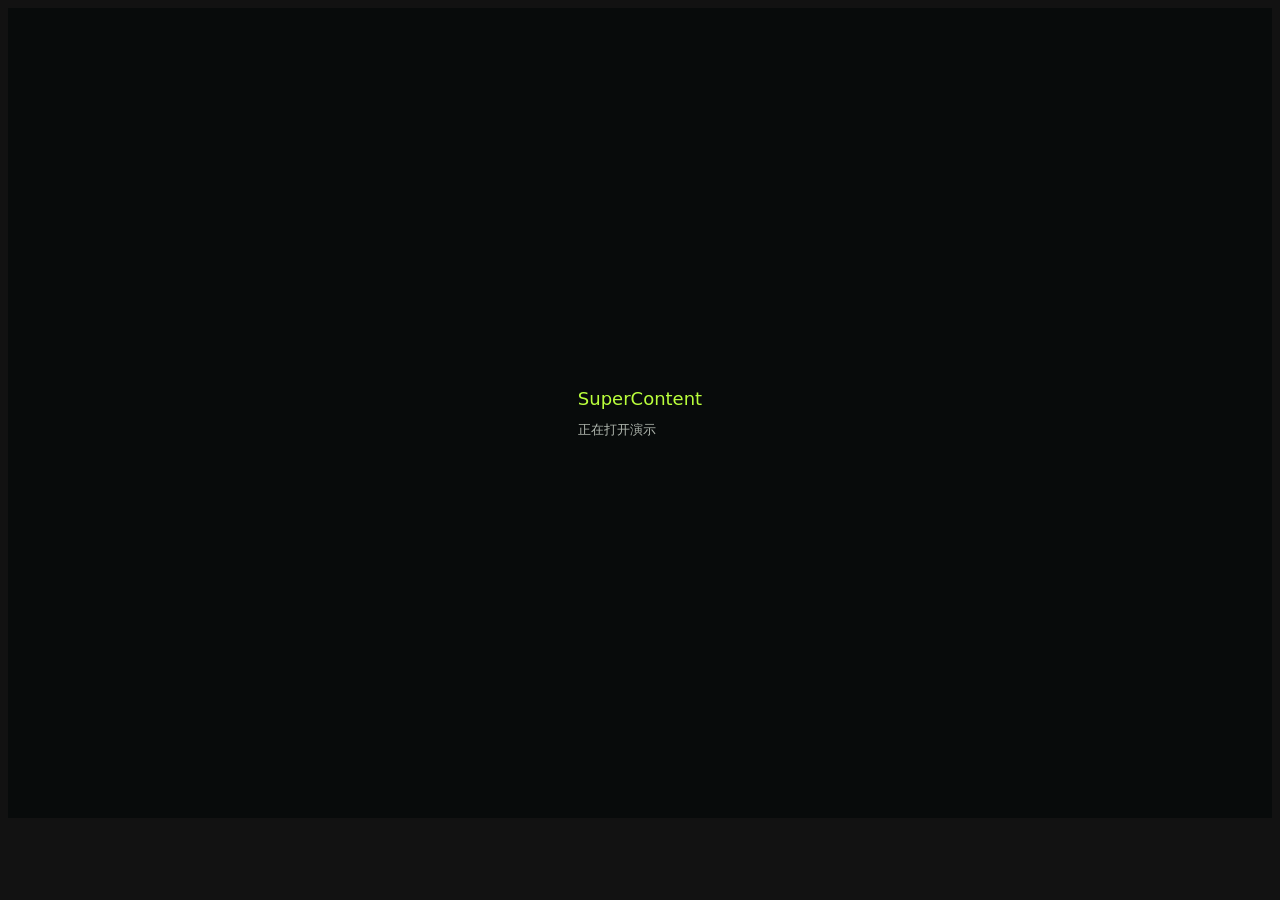
==== index.html @ 3886b5d8 "Publish unchanged BP motion deck with Pages resource paths" ====
<!doctype html>
<html lang="zh-CN"><head><meta charset="utf-8"><meta name="viewport" content="width=device-width,initial-scale=1,viewport-fit=cover"><meta name="theme-color" content="#080b0b"><meta name="color-scheme" content="dark"><title>AI-Native 内容工厂 BP｜SuperContent 动态 Deck</title><meta name="description" content="特赞 SuperContent AI原生内容工厂商业计划书动态演示：服务场景、工作流、经营目标、报价与合作启动。"><link rel="icon" href="/tezign-bp-motion-deck/assets/favicon.svg" type="image/svg+xml"><link rel="preload" href="/tezign-bp-motion-deck/assets/hero-bp-mobile.webp" as="image" media="(max-width:760px)"><link rel="stylesheet" href="/tezign-bp-motion-deck/deck.css?v=2"><script src="/tezign-bp-motion-deck/deck.js?v=2" defer></script></head><body data-deck="bp"><div id="deck-root"><div style="min-height:90svh;display:grid;place-content:center;color:#baff3c;background:#080b0b;font:18px system-ui">SuperContent<span style="font-size:13px;color:#b1b8b0;margin-top:12px">正在打开演示</span></div></div><noscript>请启用 JavaScript 查看动态演示，也可访问 <a href="https://tezign.feishu.cn/slides/Fk4GsaRndl1b3Hdo1l9ciqN6nod">原飞书演示稿</a>。</noscript></body></html>
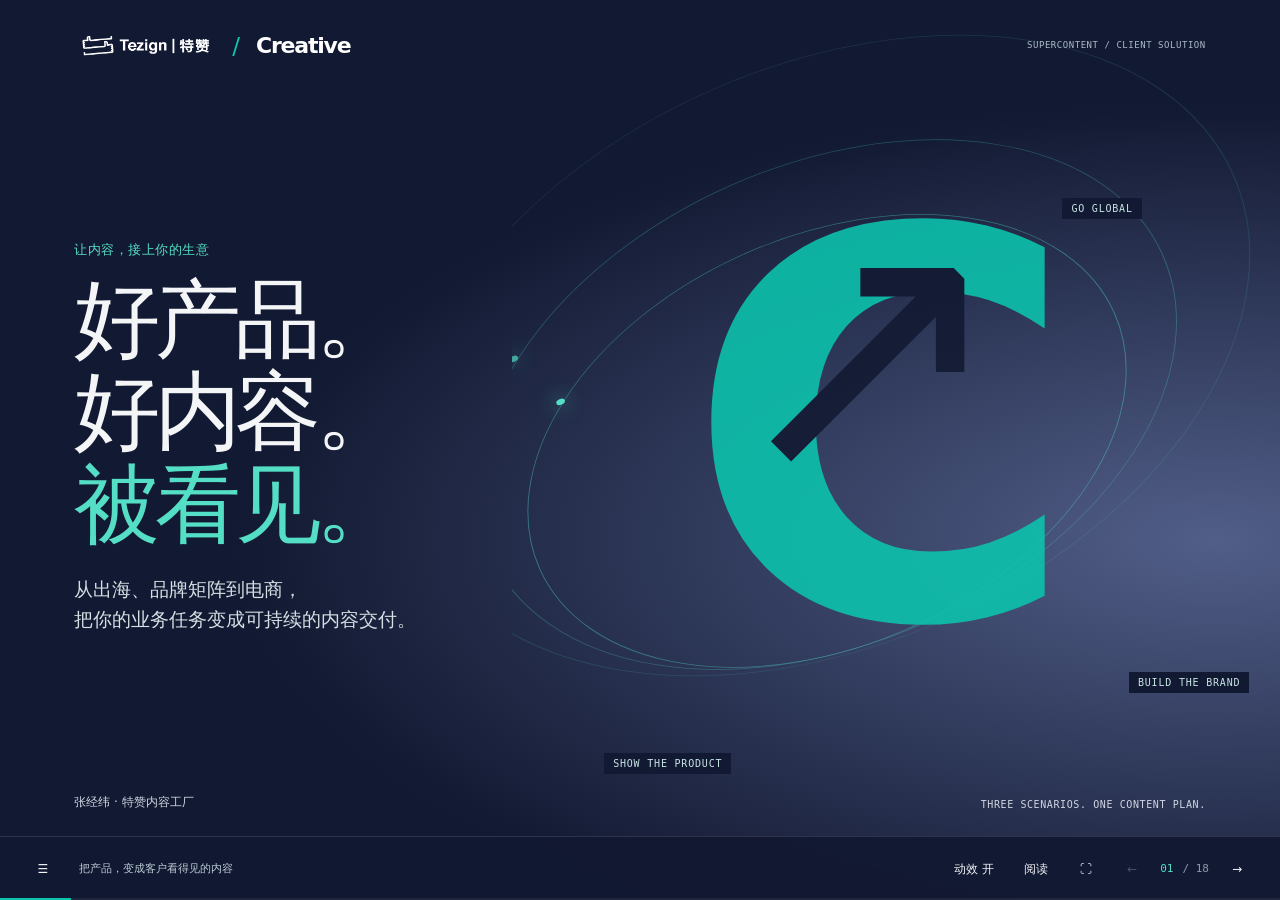
==== commit 5aa4aa13: "Publish 18-page SuperContent client acquisition solution with Creative brand identity" ====
--- a/index.html
+++ b/index.html
@@ -1,2 +1,129 @@
 <!doctype html>
-<html lang="zh-CN"><head><meta charset="utf-8"><meta name="viewport" content="width=device-width,initial-scale=1,viewport-fit=cover"><meta name="theme-color" content="#080b0b"><meta name="color-scheme" content="dark"><title>AI-Native 内容工厂 BP｜SuperContent 动态 Deck</title><meta name="description" content="特赞 SuperContent AI原生内容工厂商业计划书动态演示：服务场景、工作流、经营目标、报价与合作启动。"><link rel="icon" href="/tezign-bp-motion-deck/assets/favicon.svg" type="image/svg+xml"><link rel="preload" href="/tezign-bp-motion-deck/assets/hero-bp-mobile.webp" as="image" media="(max-width:760px)"><link rel="stylesheet" href="/tezign-bp-motion-deck/deck.css?v=2"><script src="/tezign-bp-motion-deck/deck.js?v=2" defer></script></head><body data-deck="bp"><div id="deck-root"><div style="min-height:90svh;display:grid;place-content:center;color:#baff3c;background:#080b0b;font:18px system-ui">SuperContent<span style="font-size:13px;color:#b1b8b0;margin-top:12px">正在打开演示</span></div></div><noscript>请启用 JavaScript 查看动态演示，也可访问 <a href="https://tezign.feishu.cn/slides/Fk4GsaRndl1b3Hdo1l9ciqN6nod">原飞书演示稿</a>。</noscript></body></html>+<html lang="zh-CN">
+<head>
+  <meta charset="utf-8"><meta name="viewport" content="width=device-width, initial-scale=1, viewport-fit=cover">
+  <meta name="theme-color" content="#121932"><meta name="description" content="特赞 SuperContent 对外触客方案：海外出海内容、国内内容矩阵、电商内容，围绕行业需求组织内容交付。">
+  <title>特赞 Creative × SuperContent · 内容触客方案</title>
+  <link rel="icon" href="./assets/favicon.svg" type="image/svg+xml"><link rel="stylesheet" href="./deck.css"><script src="./deck.js" defer></script>
+</head>
+<body>
+  <a class="skip-link" href="#slide-1">进入方案内容</a>
+  <main id="deck" aria-label="SuperContent 内容触客方案，共18页">
+    <section id="slide-1" class="slide cover dark active" data-title="把产品，变成客户看得见的内容" aria-label="第1页">
+      <header class="brandline"><span class="brand-lockup"><img class="brand-logo" src="./assets/tezign-white.png" alt="Tezign 特赞"><span class="brand-slash">/</span><span class="creative-wordmark">Creative</span></span><span class="mono">SUPERCONTENT / CLIENT SOLUTION</span></header>
+      <div class="cover-art" aria-hidden="true"><div class="orbit orbit-one"></div><div class="orbit orbit-two"></div><div class="orbit orbit-three"></div><div class="creative-glyph">C<span>↗</span></div><span class="art-label label-world">GO GLOBAL</span><span class="art-label label-brand">BUILD THE BRAND</span><span class="art-label label-product">SHOW THE PRODUCT</span></div>
+      <div class="cover-copy"><p class="eyebrow">让内容，接上你的生意</p><h1>好产品。<br>好内容。<br><span class="accent">被看见。</span></h1><p class="cover-sub">从出海、品牌矩阵到电商，<br>把你的业务任务变成可持续的内容交付。</p></div>
+      <footer class="cover-footer"><span>张经纬 · 特赞内容工厂</span><span class="mono">THREE SCENARIOS. ONE CONTENT PLAN.</span></footer>
+    </section>
+
+    <section id="slide-2" class="slide light" data-title="三个场景，组合成一条内容链路" aria-label="第2页" inert>
+      <header class="brandline"><span class="brand-lockup"><img class="brand-logo" src="./assets/tezign-white.png" alt="Tezign 特赞"><span class="brand-slash">/</span><span class="creative-wordmark">Creative</span></span><span class="mono">01 / THE CONTENT SYSTEM</span></header>
+      <div class="slide-heading"><p class="eyebrow">同一品牌，用内容回答三个业务问题</p><h2>走进新市场。持续被认识。<br><span class="accent">把产品讲清楚。</span></h2></div>
+      <div class="scenario-strip"><article><span class="scenario-number">01</span><h3>海外出海内容</h3><p class="scenario-question">新国家的消费者，<br>为什么需要我？</p><div class="scenario-tags"><span>市场表达</span><span>本地化版本</span></div><p>交付：场景脚本、成片、国别与语种版本。</p></article><article><span class="scenario-number">02</span><h3>国内内容矩阵</h3><p class="scenario-question">品牌自己的账号，<br>下一周发什么？</p><div class="scenario-tags"><span>栏目规划</span><span>持续供给</span></div><p>交付：内容排期、栏目素材、平台适配版本。</p></article><article><span class="scenario-number">03</span><h3>电商内容</h3><p class="scenario-question">消费者看商品时，<br>还有什么没理解？</p><div class="scenario-tags"><span>卖点证明</span><span>商品素材</span></div><p>交付：演示短片、详情素材、商品卡与活动版本。</p></article></div>
+      <p class="takeaway">共用品牌事实与产品素材，按市场、渠道和购买问题组织版本。</p>
+    </section>
+
+    <section id="slide-3" class="slide dark path-slide" data-title="从经营节点，找到第一个合作机会" aria-label="第3页" inert>
+      <header class="brandline"><span class="brand-lockup"><img class="brand-logo" src="./assets/tezign-white.png" alt="Tezign 特赞"><span class="brand-slash">/</span><span class="creative-wordmark">Creative</span></span><span class="mono">02 / HOW WE REACH CLIENTS</span></header>
+      <div class="slide-heading"><p class="eyebrow">我们的触客动作</p><h2>先找到一个具体任务，<br>再把<span class="accent">第一轮合作</span>做具体。</h2></div>
+      <div class="reach-path"><article><span>01</span><h3>业务交流</h3><p>大会 / 业务交流<br>行业样片与具体问题</p><small>找到品牌与业务负责人</small></article><article><span>02</span><h3>一个真实任务</h3><p>上新 / 出海<br>大促 / 门店活动</p><small>说明能解决哪一项缺口</small></article><article><span>03</span><h3>行业 Brief</h3><p>对齐表达、渠道<br>与验收标准</p><small>确认资料与首轮范围</small></article><article><span>04</span><h3>付费小项目</h3><p>一品牌 / 一产品<br>一渠道启动</p><small>数量、周期、价格写进 SOW</small></article><article><span>05</span><h3>月度计划</h3><p>按反馈追加内容<br>进入下一经营节点</p><small>客户确认后扩展</small></article></div>
+      <div class="entry-note"><span class="entry-marker">↗</span><p><b>每次触达带三样东西：</b>相关作品、产品问题、第一轮交付建议。</p></div>
+      <p class="footnote">合作路径为服务建议；不承诺免费试作、固定获客量或成交结果。</p>
+    </section>
+
+<section id="slide-4" class="slide light industry-overview" data-title="六个行业，沿着真实经营任务进入" aria-label="第4页" inert>
+<header class="brandline"><span class="brand-lockup"><img class="brand-logo" src="./assets/tezign-white.png" alt="Tezign 特赞"><span class="brand-slash">/</span><span class="creative-wordmark">Creative</span></span><span class="mono">03 / SIX INDUSTRY ENTRIES</span></header>
+<div class="slide-heading"><p class="eyebrow">行业方案 · 根据客户任务组合场景</p><h2>找到你的行业，<br>也找到<span class="accent">第一轮内容切口。</span></h2></div><div class="industry-index"><article><span>01</span><h3>家电 · 家居</h3><p>生活问题 → 功能场景</p></article><article><span>02</span><h3>3C · 数码</h3><p>新品功能 → 直观演示</p></article><article><span>03</span><h3>美妆 · 个护</h3><p>使用疑问 → 步骤与细节</p></article><article><span>04</span><h3>服饰 · 运动</h3><p>季节上新 → 穿搭与场景</p></article><article><span>05</span><h3>食品 · 饮料</h3><p>消费节点 → 食用与饮用场景</p></article><article><span>06</span><h3>汽车 · 门店</h3><p>车型与活动 → 到店与预约</p></article></div><p class="takeaway">从行业样片与一个真实任务进入，把内容需求变成可报价、可验收的项目。</p><p class="footnote">行业覆盖为可讨论的服务方向，实际范围依据客户资料、素材授权与项目确认。</p>
+</section>
+
+    <section id="slide-5" class="slide light" data-title="海外：先把一个市场讲明白" aria-label="第5页" inert>
+      <header class="brandline"><span class="brand-lockup"><img class="brand-logo" src="./assets/tezign-white.png" alt="Tezign 特赞"><span class="brand-slash">/</span><span class="creative-wordmark">Creative</span></span><span class="mono">04 / GO GLOBAL</span></header>
+      <div class="slide-heading"><p class="eyebrow">场景一 · 海外出海内容</p><h2>换一种语言之前，<br>先换成<span class="accent">当地人的使用场景。</span></h2></div>
+      <div class="method-layout"><div class="editorial-statement"><span class="large-index">01</span><p>从一个国家、一个产品、<br>一个渠道开始验证。</p><div class="market-route" aria-hidden="true"><i></i><span>PRODUCT</span><b>↗</b><span>LOCAL SCENE</span><b>↗</b><span>CONTENT</span></div></div><div class="method-lines"><article><span>输入</span><div><h3>产品事实与市场任务</h3><p>品牌规范、产品卖点、授权素材、目标国家与渠道。</p></div></article><article><span>制作</span><div><h3>场景、开场与语种版本</h3><p>组织脚本、AI 制作与编辑，本地表达经客户或指定审核方确认。</p></div></article><article><span>交付</span><div><h3>成片 + 国别版本目录</h3><p>交付目标规格、语种与文件命名，并记录质量检查和版本差异。</p></div></article><article><span>迭代</span><div><h3>按授权数据，确定下一批</h3><p>先在单一市场验证，再逐步扩展国家、渠道和场景。</p></div></article></div></div>
+      <p class="footnote">账号发布、投放和媒体预算按项目单独约定；内容制作不等于自动承担当地运营。</p>
+    </section>
+
+    <section id="slide-6" class="slide light" data-title="国内：让品牌自己的账号持续有内容" aria-label="第6页" inert>
+      <header class="brandline"><span class="brand-lockup"><img class="brand-logo" src="./assets/tezign-white.png" alt="Tezign 特赞"><span class="brand-slash">/</span><span class="creative-wordmark">Creative</span></span><span class="mono">05 / BRAND CONTENT MATRIX</span></header>
+      <div class="slide-heading"><p class="eyebrow">场景二 · 国内内容矩阵</p><h2>一套内容主线，<br>持续回答<span class="accent">品牌用户的问题。</span></h2></div>
+      <div class="matrix-layout"><div class="content-spine"><span class="mono">ONE BRAND STORY</span><h3>产品事实<br>× 用户问题<br>× 经营节点</h3><p>品牌自有账号的内容计划</p></div><div class="platform-lines"><article><span class="platform-mark">RED</span><div><h3>小红书</h3><p>使用情境、经验说明、产品细节与选择问题。</p></div><b>图文 / 竖版短片</b></article><article><span class="platform-mark">DOU</span><div><h3>抖音</h3><p>开场演示、场景变化、产品功能与活动节点。</p></div><b>竖版短片 / 版本迭代</b></article><article><span class="platform-mark">WX</span><div><h3>视频号</h3><p>品牌解释、服务信息、产品讲解与门店内容。</p></div><b>短片 / 讲解 / 活动素材</b></article></div></div>
+      <p class="takeaway">交付栏目规划、脚本、素材批次和平台版本；客户确认内容并组织账号发布。</p><p class="footnote">围绕品牌自有账号提供内容服务；发布、账号运营与投放分别约定。</p>
+    </section>
+
+    <section id="slide-7" class="slide light ecommerce-slide" data-title="电商：让商品页面，多一份看得见的说明" aria-label="第7页" inert>
+      <header class="brandline"><span class="brand-lockup"><img class="brand-logo" src="./assets/tezign-white.png" alt="Tezign 特赞"><span class="brand-slash">/</span><span class="creative-wordmark">Creative</span></span><span class="mono">06 / ECOMMERCE CONTENT</span></header>
+      <div class="slide-heading"><p class="eyebrow">场景三 · 电商内容</p><h2>把“为什么买”，<br>做成<span class="accent">看得见的产品说明。</span></h2></div>
+      <div class="ecommerce-layout"><figure class="product-proof"><img src="./assets/ecommerce-proof.webp" alt="既有配件作品中的手机与电源配件直观演示" loading="lazy"><figcaption class="mono">PRODUCT BENEFIT / VISIBLE PROOF</figcaption></figure><div class="ecommerce-deliverables"><article><span>01</span><div><h3>卖点演示</h3><p>把功能、步骤、差异与适用条件呈现清楚。</p></div></article><article><span>02</span><div><h3>详情短片</h3><p>围绕购买问题组织结构，适配商品页面。</p></div></article><article><span>03</span><div><h3>商品卡 · 活动素材</h3><p>按上新和大促节点制作画面、比例与版本。</p></div></article><article><span>04</span><div><h3>授权店铺交接</h3><p>交付客户指定平台规格、文件目录和使用说明。</p></div></article></div></div>
+      <p class="footnote">画面来自既有作品；店铺发布、媒体投放与经营结果由项目约定，不承诺销量或转化增幅。</p>
+    </section>
+
+<section id="slide-8" class="slide light sector-slide appliance-sector" data-title="家电家居：把功能，放回真实生活" aria-label="第8页" inert>
+<header class="brandline"><span class="brand-lockup"><img class="brand-logo" src="./assets/tezign-white.png" alt="Tezign 特赞"><span class="brand-slash">/</span><span class="creative-wordmark">Creative</span></span><span class="mono">07 / APPLIANCES · HOME</span></header>
+<div class="slide-heading"><p class="eyebrow">行业方案 · 家电 · 家居</p><h2>让人看懂，<br><span class="accent">它怎样改善生活。</span></h2></div><div class="industry-entry"><p><b>触达对象</b>品牌 / 电商 / 出海 / 区域营销负责人</p><p><b>进入节点</b>新品上市、季节需求、装修季与大促</p></div><div class="industry-scenarios"><article><span class="scenario-label">海外出海</span><h3>当地家庭怎么用？</h3><p>当地生活场景、功能演示、安装使用说明与国别语种版本。</p><small>从一个市场与一种使用场景验证。</small></article><article><span class="scenario-label">国内矩阵</span><h3>品牌账号持续讲什么？</h3><p>功能栏目、生活问题、清洁与使用 FAQ、上新节点内容。</p><small>小红书 / 抖音 / 视频号适配版本。</small></article><article><span class="scenario-label">电商内容</span><h3>买之前还要看懂什么？</h3><p>空间适配、操作步骤、功能展示、详情与活动规格素材。</p><small>产品性能与比较信息由客户确认。</small></article></div><p class="footnote">本页为行业方案示意，非新增客户案例或效果承诺。</p>
+</section>
+
+<section id="slide-9" class="slide dark sector-slide tech-sector" data-title="3C数码：新品功能，让用户一眼看懂" aria-label="第9页" inert>
+<header class="brandline"><span class="brand-lockup"><img class="brand-logo" src="./assets/tezign-white.png" alt="Tezign 特赞"><span class="brand-slash">/</span><span class="creative-wordmark">Creative</span></span><span class="mono">08 / 3C · CONSUMER ELECTRONICS</span></header>
+<div class="slide-heading"><p class="eyebrow">行业方案 · 3C · 数码</p><h2>让新品功能，<br><span class="accent">一眼看懂。</span></h2></div><div class="industry-entry"><p><b>触达对象</b>品牌 / 产品营销 / 电商 / 海外营销负责人</p><p><b>进入节点</b>新品发布、新功能更新、区域上市与商品页更新</p></div><div class="industry-scenarios"><article><span class="scenario-label">海外出海</span><h3>场景为什么值得换？</h3><p>手机与硬件的场景短片、功能表达、本地化混剪与语种版本。</p><small>围绕目标市场的实际使用情境。</small></article><article><span class="scenario-label">国内矩阵</span><h3>使用问题怎么持续回答？</h3><p>操作步骤、功能技巧、配件兼容说明与产品 FAQ 栏目。</p><small>客户审核参数与兼容性信息。</small></article><article><span class="scenario-label">电商内容</span><h3>差异在哪里，怎样操作？</h3><p>卖点演示、安装步骤、配件细节、商品详情与活动素材。</p><small>比较主张需有依据和明确条件。</small></article></div><p class="footnote">本页为行业方案示意；后页提供既有手机本地化作品作为制作表达参考。</p>
+</section>
+
+<section id="slide-10" class="slide light sector-slide beauty-sector" data-title="美妆个护：把质地与步骤，做成可见细节" aria-label="第10页" inert>
+<header class="brandline"><span class="brand-lockup"><img class="brand-logo" src="./assets/tezign-white.png" alt="Tezign 特赞"><span class="brand-slash">/</span><span class="creative-wordmark">Creative</span></span><span class="mono">09 / BEAUTY · PERSONAL CARE</span></header>
+<div class="slide-heading"><p class="eyebrow">行业方案 · 美妆 · 个护</p><h2>把质地与步骤，<br>做成<span class="accent">看得见的细节。</span></h2></div><div class="industry-entry"><p><b>触达对象</b>品牌 / 内容 / 电商 / 区域营销负责人</p><p><b>进入节点</b>新品新色、季节使用需求、商品页与活动更新</p></div><div class="industry-scenarios"><article><span class="scenario-label">海外出海</span><h3>当地用户怎样选和用？</h3><p>使用场景、产品步骤、语言与区域表达适配素材。</p><small>客户或指定本地审核方确认表达。</small></article><article><span class="scenario-label">国内矩阵</span><h3>哪些使用问题需要讲清？</h3><p>使用顺序、质地演示、选购 FAQ 与季节栏目内容。</p><small>围绕品牌自有账号连续供给。</small></article><article><span class="scenario-label">电商内容</span><h3>商品页面还缺什么说明？</h3><p>细节展示、使用演示、商品规格与活动版本。</p><small>不虚构功效、前后效果或检测结果。</small></article></div><p class="footnote">本页为行业方案示意；功效、适用条件与比较信息由客户提供依据并审核。</p>
+</section>
+
+<section id="slide-11" class="slide dark sector-slide sport-sector" data-title="服饰运动：让产品细节，进入真实场景" aria-label="第11页" inert>
+<header class="brandline"><span class="brand-lockup"><img class="brand-logo" src="./assets/tezign-white.png" alt="Tezign 特赞"><span class="brand-slash">/</span><span class="creative-wordmark">Creative</span></span><span class="mono">10 / FASHION · SPORT</span></header>
+<div class="slide-heading"><p class="eyebrow">行业方案 · 服饰 · 运动</p><h2>从产品细节，<br>走到<span class="accent">真实使用场景。</span></h2></div><div class="industry-entry"><p><b>触达对象</b>品牌 / 内容 / 电商 / 出海营销负责人</p><p><b>进入节点</b>季节上新、新系列、运动节点与区域上市</p></div><div class="industry-scenarios"><article><span class="scenario-label">海外出海</span><h3>新市场穿什么，怎么用？</h3><p>季节搭配、户外与运动场景、区域表达和语种版本。</p><small>按市场、季节与产品条件策划。</small></article><article><span class="scenario-label">国内矩阵</span><h3>下一周怎么形成系列？</h3><p>穿搭主题、面料细节、运动使用场景与系列栏目。</p><small>确认素材人物、肖像与品牌授权。</small></article><article><span class="scenario-label">电商内容</span><h3>怎样看懂面料与搭配？</h3><p>商品细节、结构演示、组合搭配、详情与活动素材。</p><small>性能主张需依据，不代替真实测量。</small></article></div><p class="footnote">本页为行业方案示意；授权素材与 AI 制作的具体方式按项目确认。</p>
+</section>
+
+<section id="slide-12" class="slide light sector-slide food-sector" data-title="食品饮料：从消费节点，找到产品时刻" aria-label="第12页" inert>
+<header class="brandline"><span class="brand-lockup"><img class="brand-logo" src="./assets/tezign-white.png" alt="Tezign 特赞"><span class="brand-slash">/</span><span class="creative-wordmark">Creative</span></span><span class="mono">11 / FOOD · BEVERAGE</span></header>
+<div class="slide-heading"><p class="eyebrow">行业方案 · 食品 · 饮料</p><h2>找到消费者的<br><span class="accent">产品时刻。</span></h2></div><div class="industry-entry"><p><b>触达对象</b>品牌 / 电商 / 内容 / 区域营销负责人</p><p><b>进入节点</b>新品、节日礼赠、饮用食用场景与大促</p></div><div class="industry-scenarios"><article><span class="scenario-label">海外出海</span><h3>新市场怎么介绍产品？</h3><p>包装规格、食用与饮用场景、语言和区域表达素材。</p><small>核对当地表述与产品信息。</small></article><article><span class="scenario-label">国内矩阵</span><h3>品牌如何进入日常？</h3><p>用餐场景、饮用时刻、产品介绍、节日与系列素材。</p><small>围绕经营排期形成持续内容。</small></article><article><span class="scenario-label">电商内容</span><h3>如何理解规格与用途？</h3><p>包装与组合说明、食用方式、礼盒与活动规格素材。</p><small>配料、营养与适用信息由客户审核。</small></article></div><p class="footnote">本页为行业方案示意；不虚构口味评价、营养功效或消费者背书。</p>
+</section>
+
+    <section id="slide-13" class="slide dark automotive-slide" data-title="汽车门店：从看懂车型，到知道如何预约" aria-label="第13页" inert>
+      <header class="brandline"><span class="brand-lockup"><img class="brand-logo" src="./assets/tezign-white.png" alt="Tezign 特赞"><span class="brand-slash">/</span><span class="creative-wordmark">Creative</span></span><span class="mono">12 / AUTOMOTIVE RETAIL</span></header>
+      <div class="slide-heading"><p class="eyebrow">汽车门店行业示意 · 非指定品牌案例</p><h2>把车和门店，<br><span class="accent">讲到用户预约之前。</span></h2></div>
+      <div class="industry-entry"><p><b>触达对象</b>品牌 / 区域营销 / 经销商 / 门店负责人</p><p><b>进入节点</b>车型上新、门店活动、服务更新</p></div><div class="automotive-layout"><div class="showroom-art" aria-hidden="true"><svg viewBox="0 0 640 340" role="presentation"><defs><linearGradient id="carGlow"><stop stop-color="currentColor" stop-opacity=".14"/><stop offset="1" stop-color="currentColor" stop-opacity="0"/></linearGradient></defs><path class="showroom-frame" d="M40 266V57H604V266M53 65H594M244 57V263M424 57V263M32 269H614"/><path class="car-ground" d="M48 285H596"/><path class="car-silhouette" d="M107 228l23-37 53-13 50-58h159l73 58 61 17 21 32-14 27H106z" fill="url(#carGlow)"/><path class="car-silhouette" d="M192 178h273M208 172l37-40h60v40m12 0v-40h64l52 40M117 209h37m338 0h42M202 227h232"/><circle class="car-wheel" cx="175" cy="245" r="29"/><circle class="car-wheel" cx="466" cy="245" r="29"/><circle class="car-wheel-inner" cx="175" cy="245" r="13"/><circle class="car-wheel-inner" cx="466" cy="245" r="13"/><path class="brand-sign" d="M271 85h126"/></svg><span class="showroom-caption mono">MODEL → SHOWROOM → SERVICE → BOOKING</span></div><div class="automotive-lines"><article><span>01</span><div><h3>车型卖点</h3><p>用空间、功能与使用动作，说明车型适合谁。</p></div></article><article><span>02</span><div><h3>门店场景</h3><p>展示位置、展厅、服务流程与活动信息。</p></div></article><article><span>03</span><div><h3>服务 FAQ</h3><p>回答试驾、到店准备和服务相关问题。</p></div></article><article><span>04</span><div><h3>预约承接</h3><p>素材指向客户提供的真实预约入口。</p></div></article></div></div>
+      <p class="footnote">交付车型与服务说明短片、门店 FAQ、预约引导素材；品牌视觉、车型信息与预约入口由客户确认。</p>
+    </section>
+
+<section id="slide-14" class="slide dark work-slide" data-title="真实消费电子作品：手机本地化混剪" aria-label="第14页" inert>
+<header class="brandline"><span class="brand-lockup"><img class="brand-logo" src="./assets/tezign-white.png" alt="Tezign 特赞"><span class="brand-slash">/</span><span class="creative-wordmark">Creative</span></span><span class="mono">13 / CONSUMER ELECTRONICS · REAL WORK</span></header>
+<div class="slide-heading"><p class="eyebrow">既有作品 · 手机本地化混剪</p><h2>让产品，<br>进入<span class="accent">当地的生活画面。</span></h2></div><div class="work-layout"><div class="work-notes"><p class="mono">REAL FILM / LOCALIZED EDIT</p><h3>用实际作品，<br>开始具体沟通。</h3><p>我们和客户一起讨论：<br>什么场景适合产品？<br>什么卖点需要更清晰？<br>第一轮要验证什么表达？</p><div class="work-purpose"><span>表达参考</span><span>场景讨论</span><span>版本方向</span></div></div><figure class="work-media"><video id="consumer-film" controls playsinline preload="none" poster="./assets/consumer-electronics.jpg" aria-label="既有手机本地化混剪完整作品"><source src="./assets/consumer-electronics.mp4" type="video/mp4">浏览器无法直接播放。<a href="./assets/consumer-electronics.mp4">打开完整视频</a>。</video><figcaption>手机本地化混剪 · 点击播放完整作品</figcaption></figure></div><p class="footnote">复用既有大会作品资源；展示制作表达，不附加未核验的商业效果、交付量或客户评价。</p>
+</section>
+
+    <section id="slide-15" class="slide dark evidence-slide" data-title="海外内容供给，已有真实项目证据" aria-label="第15页" inert>
+      <header class="brandline"><span class="brand-lockup"><img class="brand-logo" src="./assets/tezign-white.png" alt="Tezign 特赞"><span class="brand-slash">/</span><span class="creative-wordmark">Creative</span></span><span class="mono">14 / PROJECT EVIDENCE</span></header>
+      <div class="slide-heading"><p class="eyebrow">某全球家电品牌 · 东盟六国国际赛事项目</p><h2>多国内容供给，<br>已在<span class="accent">真实项目</span>里展开。</h2></div>
+      <div class="evidence-layout"><div class="evidence-numbers"><div class="hero-metric"><strong>3,257.3<span>万</span></strong><p>项目累计曝光</p></div><div class="metric-pair"><div><strong>1,565</strong><p>条分发记录</p></div><div><strong>15.8<span>万</span></strong><p>累计互动</p></div></div><div class="signal-bars" aria-hidden="true"></div></div><figure class="evidence-media"><img src="./assets/overseas-scene.webp" alt="既有海外家电作品中的家庭使用场景" loading="lazy"><figcaption><span class="mono">6 MARKETS / LOCAL CONTENT</span><p>从生活场景进入，<br>把产品功能交到画面里。</p></figcaption></figure></div>
+      <p class="footnote">截至 2026.08.17，历史项目统计，含自然与投流；分发记录不等于独立母片数量。画面来自既有作品，项目总量不归因于当前单一画面；历史结果不构成新项目效果保证。</p>
+    </section>
+
+    <section id="slide-16" class="slide light delivery-slide" data-title="每一批交付，客户都能检查和接手" aria-label="第16页" inert>
+      <header class="brandline"><span class="brand-lockup"><img class="brand-logo" src="./assets/tezign-white.png" alt="Tezign 特赞"><span class="brand-slash">/</span><span class="creative-wordmark">Creative</span></span><span class="mono">15 / WHAT YOU RECEIVE</span></header>
+      <div class="slide-heading"><p class="eyebrow">内容交付的可见过程</p><h2>每一步有产物，<br>每一批<span class="accent">能检查、能接手。</span></h2></div>
+      <div class="delivery-rail"><article><span class="rail-dot">01</span><h3>脚本 · 样片</h3><p>讲什么、怎么讲、<br>目标规格是什么。</p><small>产物：方向与示例</small></article><article><span class="rail-dot">02</span><h3>客户审核</h3><p>品牌、产品事实、<br>表达与授权确认。</p><small>产物：获批版本</small></article><article><span class="rail-dot">03</span><h3>批次版本</h3><p>按场景、语种、平台<br>和比例组织成片。</p><small>产物：版本文件</small></article><article><span class="rail-dot">04</span><h3>QC · 目录</h3><p>画音、字幕与规格<br>逐项检查、归档。</p><small>产物：检查与目录</small></article><article><span class="rail-dot">05</span><h3>反馈 · 下一批</h3><p>按客户授权数据<br>组织下一轮制作。</p><small>产物：迭代清单</small></article></div>
+      <div class="handoff-roles"><p><b>客户确认</b>品牌事实、素材授权、脚本方向、发布与验收。</p><p><b>我们负责</b>策划与制作、版本适配、质量检查、目录交接和迭代建议。</p></div><div class="file-receipt"><span class="mono">DELIVERY / VERSION 01</span><span>成片</span><span>语种 / 平台版本</span><span>文件目录</span><span>QC 记录</span><span>使用说明</span></div>
+      <p class="footnote">交付格式、审核轮次、验收标准、授权范围与反馈数据口径，按双方确认的 SOW 执行。</p>
+    </section>
+
+    <section id="slide-17" class="slide dark pilot-slide" data-title="先做一轮付费小项目，再决定怎么扩展" aria-label="第17页" inert>
+      <header class="brandline"><span class="brand-lockup"><img class="brand-logo" src="./assets/tezign-white.png" alt="Tezign 特赞"><span class="brand-slash">/</span><span class="creative-wordmark">Creative</span></span><span class="mono">16 / START WITH ONE PROJECT</span></header>
+      <div class="slide-heading"><p class="eyebrow">第一次合作的入口</p><h2>一个品牌。一个产品。<br><span class="accent">一个明确的内容任务。</span></h2></div>
+      <div class="pilot-layout"><div class="pilot-count"><span class="mono">START HERE</span><strong>1</strong><p>轮付费小项目</p></div><div class="pilot-steps"><article><span>01</span><div><h3>选任务</h3><p>出海上市、品牌栏目或商品素材，先选最急的一项。</p></div></article><article><span>02</span><div><h3>定范围</h3><p>明确渠道、数量、语种、周期、价格与审核轮次。</p></div></article><article><span>03</span><div><h3>做交付</h3><p>按 SOW 完成首批内容，验收后讨论下一批计划。</p></div></article></div></div>
+      <p class="takeaway">先把 Brief 和验收标准讲清楚，再确认报价与开始日期。</p><p class="footnote">SOW 即双方确认的项目范围说明；发布、投放、账号运营与媒体预算分别约定。</p>
+    </section>
+
+    <section id="slide-18" class="slide dark closing-slide" data-title="带一个产品来，把第一轮内容讲具体" aria-label="第18页" inert>
+      <header class="brandline"><span class="brand-lockup"><img class="brand-logo" src="./assets/tezign-white.png" alt="Tezign 特赞"><span class="brand-slash">/</span><span class="creative-wordmark">Creative</span></span><span class="mono">17 / LET’S MAKE IT CONCRETE</span></header>
+      <div class="closing-glyph" aria-hidden="true">↗</div><div class="closing-copy"><p class="eyebrow">从你的下一个经营节点开始</p><h2>带一个产品来。<br>把第一轮内容，<br><span class="accent">讲具体。</span></h2><p class="closing-sub">告诉我们：产品是什么，客户在哪，<br>下一个节点要完成什么。</p><a class="contact-link" href="mailto:zhangjingwei@tezign.com?subject=SuperContent%20%E5%86%85%E5%AE%B9%E9%A1%B9%E7%9B%AE%E6%B2%9F%E9%80%9A"><span>张经纬 · 特赞内容工厂</span><b>zhangjingwei@tezign.com ↗</b></a></div><footer class="cover-footer"><span>海外出海内容 / 国内内容矩阵 / 电商内容</span><span class="mono">CREATIVE THAT CONNECTS.</span></footer>
+    </section>
+  </main>
+  <nav class="deck-controls" aria-label="方案控制"><button id="contents-button" title="页面目录" aria-label="打开页面目录">☰</button><span class="control-title" id="control-title">把产品，变成客户看得见的内容</span><div class="controls-right"><button id="motion-button" aria-pressed="true" title="开关动效">动效 开</button><button id="mode-button" title="切换演示与阅读模式">阅读</button><button id="fullscreen-button" aria-label="进入全屏" title="全屏（F）">⛶</button><button id="prev-button" aria-label="上一页">←</button><span class="page-counter"><b id="page-number">01</b><span>/ 18</span></span><button id="next-button" aria-label="下一页">→</button></div><div class="deck-progress"><i id="deck-progress"></i></div></nav>
+  <dialog id="contents-dialog"><div class="dialog-top"><div><span class="mono">CLIENT CONTENT SOLUTION</span><h2>18 页 · 内容触客方案</h2></div><button data-close="contents-dialog" aria-label="关闭目录">×</button></div><ol id="contents-list"></ol></dialog>
+  <div id="status" class="sr-only" aria-live="polite"></div>
+  <noscript><style>.slide{display:flex!important;position:relative!important;min-height:100vh;height:auto!important}body{overflow:auto!important}.deck-controls{display:none}</style>本方案可直接阅读。页面切换与动效需要开启 JavaScript。</noscript>
+</body>
+</html>
--- a/deck.css
+++ b/deck.css
@@ -0,0 +1,28 @@
+@charset "UTF-8";
+/* Colors follow the current Creative website application; this is not a VI manual. */
+:root{--brand:#0cc5ae;--brand-ink:#029e91;--brand-light:#54dec5;--brand-soft:rgba(12,197,174,.10);--navy:#121932;--paper:#efefea;--ink:#171717;--muted:#696c70;--line:rgba(23,23,23,.16);font-family:"PingFang SC","Microsoft YaHei",system-ui,sans-serif;font-synthesis:none;color:var(--ink);background:var(--navy)}
+*{box-sizing:border-box}body{margin:0;overflow:hidden}button,a{-webkit-tap-highlight-color:transparent}button{font:inherit;color:inherit;cursor:pointer;border:0;background:none}a{color:inherit;text-decoration:none}button:focus-visible,a:focus-visible{outline:2px solid var(--brand);outline-offset:5px}button:disabled{opacity:.25;cursor:default}button[hidden]{display:none!important}h1,h2,h3,p,figure{margin:0}ul{padding:0;list-style:none;margin:0}.mono{font-family:Menlo,Consolas,monospace;font-size:10px;line-height:1.4;letter-spacing:.06em}.accent{color:var(--brand-ink)}.dark .accent{color:var(--brand-light)}.skip-link{position:fixed;z-index:100;top:10px;left:10px;background:var(--paper);padding:12px;transform:translateY(-170%)}.skip-link:focus{transform:none}
+.slide{position:absolute;inset:0;display:none;flex-direction:column;height:100svh;min-height:650px;padding:28px clamp(34px,5.8vw,116px) 88px;overflow:hidden;isolation:isolate;background:var(--paper)}.slide.active{display:flex;animation:slide-in .62s cubic-bezier(.16,1,.3,1)}.light{--line:rgba(23,23,23,.16);--muted:#64696a;background:var(--paper);color:var(--ink)}.dark{--line:rgba(216,237,238,.22);--muted:#adbbc9;color:#f3f5f7;background:radial-gradient(ellipse at 90% 6%,rgba(81,94,136,.3),transparent 57%),var(--navy)}.brandline{display:flex;align-items:center;justify-content:space-between;gap:22px;position:relative;z-index:3;flex:0 0 auto;color:var(--muted)}.brand-lockup{display:flex;align-items:center;gap:16px;white-space:nowrap}.brand-logo{width:142px;height:auto;display:block}.light .brand-logo{filter:invert(1)}.brand-slash{color:var(--brand);font-size:23px;font-weight:300}.creative-wordmark{font-weight:650;font-size:22px;letter-spacing:-.055em;color:inherit}.dark .creative-wordmark{color:#fff}.brandline>.mono{text-align:right;font-size:9px}.slide-heading{margin:30px 0 25px;position:relative;z-index:2;flex:0 0 auto}.eyebrow{color:var(--brand-ink);font-size:13px;line-height:1.6;letter-spacing:.04em;margin-bottom:12px;font-weight:500}.dark .eyebrow{color:var(--brand-light)}h2{font-size:clamp(32px,3.4vw,60px);line-height:1.19;letter-spacing:-.05em;font-weight:600}h3{font-size:22px;line-height:1.35;font-weight:600;letter-spacing:-.03em}.takeaway{margin-top:auto;padding-top:22px;font-size:clamp(16px,1.38vw,25px);line-height:1.5;font-weight:500}.takeaway:before{content:"↗";display:inline-block;color:var(--brand-ink);margin-right:14px}.dark .takeaway:before{color:var(--brand-light)}.footnote{margin-top:auto;padding-top:14px;color:var(--muted);font-size:11px;line-height:1.65;max-width:1280px}.takeaway+.footnote{margin-top:8px;padding-top:0}
+/* A Creative monogram is a typographic scene, separate from the official Tezign logo. */
+.cover{background:radial-gradient(ellipse at 95% 60%,#515e88 0%,#121932 57%)}.cover-copy{position:relative;z-index:2;margin:auto 0;max-width:660px;padding-top:20px}.cover h1{font-size:clamp(56px,6.7vw,122px);line-height:1.08;letter-spacing:-.065em;font-weight:600}.cover-sub{margin-top:24px;font-size:clamp(17px,1.5vw,27px);line-height:1.6;color:#d5e0e4}.cover-footer{display:flex;justify-content:space-between;align-items:end;gap:20px;color:#d0d6e1;font-size:12px;line-height:1.6;position:relative;z-index:2}.cover-art{position:absolute;right:0;top:0;width:60vw;height:100%;z-index:-1;overflow:hidden;pointer-events:none}.creative-glyph{position:absolute;top:48%;left:45%;transform:translate(-50%,-50%);font-size:clamp(380px,42vw,830px);font-weight:750;line-height:1;color:var(--brand);letter-spacing:-.09em;opacity:.88;animation:glyph-float 9s ease-in-out infinite}.creative-glyph>span{position:absolute;top:3%;left:11%;font-size:.64em;line-height:1;color:var(--navy);font-weight:400}.orbit{position:absolute;border:1px solid rgba(84,222,197,.4);border-radius:50%;width:82%;aspect-ratio:1;top:14%;left:0;transform:rotate(-24deg) scaleY(.65);animation:orbit-drift 20s linear infinite}.orbit:before{content:"";position:absolute;width:9px;height:9px;background:var(--brand-light);border-radius:50%;top:14%;left:13%;box-shadow:0 0 24px var(--brand-light)}.orbit-two{width:96%;top:4%;left:-7%;animation-direction:reverse;opacity:.7}.orbit-three{width:116%;top:-10%;left:-17%;opacity:.35}.art-label{position:absolute;color:#c8e4e4;font:10px Menlo,monospace;letter-spacing:.08em;background:var(--navy);padding:5px 9px}.label-world{top:22%;right:18%}.label-brand{bottom:23%;right:4%}.label-product{bottom:14%;left:12%}
+.scenario-strip{display:grid;grid-template-columns:repeat(3,1fr);gap:38px;flex:0 0 auto}.scenario-strip article{border-top:2px solid var(--ink);padding-top:15px;position:relative}.scenario-number{font:34px Menlo,monospace;color:var(--brand-ink);display:block;margin-bottom:15px}.scenario-strip h3{font-size:25px}.scenario-question{font-size:21px;line-height:1.5;margin-top:16px;letter-spacing:-.025em}.scenario-tags{display:flex;gap:12px;margin:20px 0 12px;font-size:12px;color:var(--brand-ink)}.scenario-tags span{border-bottom:1px solid var(--brand-ink);padding-bottom:4px}.scenario-strip article>p:last-child{font-size:14px;line-height:1.6;color:var(--muted)}
+.reach-path{display:grid;grid-template-columns:repeat(5,1fr);position:relative;gap:24px;padding-top:10px}.reach-path:before{content:"";position:absolute;left:0;right:0;height:1px;background:var(--line);top:39px}.reach-path article{position:relative;min-width:0}.reach-path article>span{display:flex;align-items:center;justify-content:center;position:relative;width:58px;height:58px;background:var(--navy);border:1px solid var(--brand);border-radius:50%;font:18px Menlo,monospace;color:var(--brand-light);margin-bottom:20px}.reach-path article:nth-child(4)>span{background:var(--brand);color:var(--navy);box-shadow:0 0 50px rgba(12,197,174,.23)}.reach-path h3{font-size:20px}.reach-path p{margin-top:10px;color:#d8e5e8;font-size:15px;line-height:1.6}.reach-path small{display:block;margin-top:12px;font-size:11px;color:var(--muted);line-height:1.65}.entry-note{margin-top:auto;display:flex;align-items:center;gap:18px;border-top:1px solid var(--line);padding-top:20px;font-size:17px;line-height:1.6}.entry-marker{font-size:35px;color:var(--brand-light)}.path-slide .footnote{margin-top:8px}
+.method-layout{display:grid;grid-template-columns:.82fr 1.18fr;gap:90px;align-items:center}.large-index{font:112px/1 Menlo,monospace;color:var(--brand-ink);letter-spacing:-.08em}.editorial-statement>p{margin-top:20px;font-size:23px;line-height:1.5;letter-spacing:-.03em}.market-route{display:flex;align-items:center;gap:12px;font:9px Menlo,monospace;margin-top:30px;color:var(--brand-ink);white-space:nowrap;position:relative}.market-route i{position:absolute;width:4px;height:4px;border-radius:50%;background:var(--brand);left:0;top:-14px;animation:route-dot 6s ease-in-out infinite}.method-lines{display:flex;flex-direction:column}.method-lines article{display:flex;gap:22px;border-top:1px solid var(--line);padding:17px 0}.method-lines article>span{font-size:11px;color:var(--brand-ink);padding-top:5px;min-width:30px}.method-lines h3{font-size:19px}.method-lines p{font-size:14px;line-height:1.6;color:var(--muted);margin-top:5px}
+.industry-index{display:grid;grid-template-columns:repeat(3,1fr);column-gap:40px;row-gap:0}.industry-index article{border-top:1px solid var(--line);padding:24px 0;display:grid;grid-template-columns:36px 1fr;align-items:start;column-gap:10px}.industry-index article>span{font:14px Menlo,monospace;color:var(--brand-ink);padding-top:5px}.industry-index h3{font-size:25px}.industry-index p{grid-column:2;color:var(--muted);font-size:15px;margin-top:10px;line-height:1.5}.industry-entry{display:flex;gap:40px;padding:14px 0 18px;border-top:1px solid var(--line);font-size:12px;line-height:1.6;position:relative;z-index:2}.industry-entry b{display:inline-block;color:var(--brand-ink);font-weight:500;margin-right:12px}.dark .industry-entry b{color:var(--brand-light)}.industry-scenarios{display:grid;grid-template-columns:repeat(3,1fr);gap:36px;margin-top:12px;position:relative;z-index:2}.industry-scenarios article{padding-top:18px;border-top:2px solid var(--brand);min-width:0}.scenario-label{font:11px Menlo,monospace;color:var(--brand-ink);display:block;letter-spacing:.06em;margin-bottom:14px}.dark .scenario-label{color:var(--brand-light)}.industry-scenarios h3{font-size:21px;line-height:1.4}.industry-scenarios p{font-size:16px;line-height:1.75;margin-top:12px;max-width:330px}.industry-scenarios small{display:block;font-size:11px;color:var(--muted);line-height:1.7;margin-top:16px}.sector-slide:after{content:"";position:absolute;right:-120px;top:-140px;width:600px;height:600px;border-radius:50%;border:1px solid var(--line);z-index:-1;opacity:.4}.tech-sector:after{border-radius:30px;transform:rotate(-18deg);box-shadow:0 0 0 35px rgba(12,197,174,.018),0 0 0 70px rgba(12,197,174,.018)}.beauty-sector:after{border-radius:47% 53% 51% 49%;transform:rotate(-20deg);animation:beauty-orbit 15s ease-in-out infinite}.sport-sector:after{border-radius:0;transform:rotate(-32deg);width:250px;height:1000px;border-width:0 2px;background:linear-gradient(90deg,transparent,rgba(12,197,174,.06),transparent)}.food-sector:after{width:270px;height:270px;top:44px;right:9%;box-shadow:0 0 0 30px rgba(12,197,174,.027),0 0 0 60px rgba(12,197,174,.018)}
+.evidence-layout{display:grid;grid-template-columns:1.15fr 1fr;gap:64px;align-items:center}.hero-metric strong{font:600 clamp(56px,5.8vw,106px)/1.15 system-ui,sans-serif;letter-spacing:-.065em;color:var(--brand-light);white-space:nowrap}.hero-metric strong>span{font-size:.36em;margin-left:12px;letter-spacing:0;font-weight:500}.hero-metric p{font-size:16px;color:#d1dfe2;margin-top:8px}.metric-pair{display:flex;gap:50px;border-top:1px solid var(--line);padding-top:20px;margin-top:24px}.metric-pair strong{font-size:36px;line-height:1.1;font-weight:500;letter-spacing:-.045em}.metric-pair strong>span{font-size:17px;margin-left:7px;letter-spacing:0}.metric-pair p{font-size:13px;color:var(--muted);margin-top:10px}.signal-bars{display:flex;gap:5px;align-items:end;height:54px;margin-top:18px}.signal-bars i{width:6px;background:var(--brand);transform-origin:bottom;animation:signal-rise 3.6s ease-in-out infinite;opacity:.45}.evidence-media{position:relative;min-width:0;overflow:hidden}.evidence-media img{width:100%;height:286px;object-fit:cover;display:block;filter:brightness(.78)}.evidence-media figcaption{position:absolute;left:24px;bottom:20px;color:white;text-shadow:0 1px 12px #000}.evidence-media figcaption p{font-size:20px;line-height:1.45;margin-top:8px}
+.matrix-layout{display:grid;grid-template-columns:.72fr 1.28fr;gap:60px;align-items:center}.content-spine{border-left:4px solid var(--brand);padding-left:30px}.content-spine .mono{color:var(--brand-ink)}.content-spine h3{font-size:32px;line-height:1.55;letter-spacing:-.045em;margin-top:20px}.content-spine>p:last-child{margin-top:20px;font-size:13px;color:var(--muted)}.platform-lines article{display:grid;grid-template-columns:54px 1fr;gap:22px;border-top:1px solid var(--line);padding:17px 0}.platform-mark{font:12px Menlo,monospace;color:var(--brand-ink);padding-top:6px}.platform-lines h3{font-size:21px}.platform-lines p{font-size:14px;color:var(--muted);line-height:1.7;margin-top:6px}.platform-lines b{grid-column:2;font-size:11px;font-weight:500;color:var(--brand-ink);margin-top:-14px}.ecommerce-layout{display:grid;grid-template-columns:.92fr 1.08fr;gap:60px;align-items:center}.product-proof img{display:block;width:100%;height:300px;object-fit:cover}.product-proof figcaption{padding-top:10px;color:var(--muted)}.ecommerce-deliverables article,.automotive-lines article,.pilot-steps article{display:flex;gap:22px;border-top:1px solid var(--line);padding:15px 0}.ecommerce-deliverables article>span,.automotive-lines article>span,.pilot-steps article>span{font:12px Menlo,monospace;padding-top:5px;min-width:24px;color:var(--brand-ink)}.ecommerce-deliverables h3,.automotive-lines h3,.pilot-steps h3{font-size:20px}.ecommerce-deliverables p,.automotive-lines p,.pilot-steps p{font-size:14px;color:var(--muted);line-height:1.6;margin-top:5px}.automotive-layout{display:grid;grid-template-columns:1.05fr .95fr;gap:60px;align-items:center}.showroom-art{color:var(--brand-light)}.showroom-art svg{display:block;width:100%;height:auto;max-height:290px}.showroom-frame,.car-ground{fill:none;stroke:currentColor;stroke-width:1;opacity:.3}.car-silhouette,.car-wheel{stroke:currentColor;stroke-width:2;stroke-linejoin:round;fill:none}.car-wheel-inner{fill:none;stroke:currentColor;stroke-width:1;opacity:.5}.brand-sign{fill:none;stroke:currentColor;stroke-width:4;stroke-dasharray:126;animation:brand-sign 5s ease-in-out infinite}.showroom-caption{display:block;text-align:center;color:var(--muted);margin-top:14px}.automotive-lines article>span,.pilot-steps article>span{color:var(--brand-light)}
+.work-layout{display:grid;grid-template-columns:1fr .65fr;gap:70px;align-items:center}.work-notes .mono{color:var(--brand-light)}.work-notes h3{font-size:29px;line-height:1.5;margin-top:18px}.work-notes>p:not(.mono){font-size:17px;line-height:1.8;color:#d3e1e5;margin-top:15px}.work-purpose{display:flex;gap:14px;color:var(--brand-light);font-size:12px;margin-top:20px}.work-purpose span{border-top:1px solid var(--brand-light);padding-top:8px}.work-media{justify-self:center;align-self:start;position:relative;margin-top:-60px}.work-media video{display:block;width:auto;height:352px;max-width:100%;background:#070a15;aspect-ratio:9/16;object-fit:contain;border:1px solid rgba(84,222,197,.3)}.work-media figcaption{font-size:10px;color:var(--muted);padding-top:8px;text-align:center}.delivery-rail{display:grid;grid-template-columns:repeat(5,1fr);gap:26px;position:relative}.delivery-rail:before{content:"";position:absolute;left:0;right:0;height:1px;background:var(--line);top:26px}.rail-dot{display:flex;align-items:center;justify-content:center;position:relative;width:52px;height:52px;background:var(--paper);border:1px solid var(--brand-ink);border-radius:50%;font:15px Menlo,monospace;color:var(--brand-ink);margin-bottom:16px}.delivery-rail h3{font-size:19px}.delivery-rail p{font-size:14px;line-height:1.7;margin-top:9px}.delivery-rail small{font-size:10px;color:var(--muted);display:block;margin-top:10px;line-height:1.6}.handoff-roles{margin-top:23px;padding-top:15px;border-top:1px solid var(--line);display:grid;grid-template-columns:1fr 1fr;gap:30px;font-size:12px;line-height:1.7;color:var(--muted)}.handoff-roles b{color:var(--ink);font-weight:500;margin-right:12px}.file-receipt{display:flex;gap:20px;align-items:center;margin-top:20px;background:var(--brand-soft);padding:15px 17px;font-size:12px;color:var(--brand-ink)}.file-receipt .mono{margin-right:auto}.pilot-layout{display:grid;grid-template-columns:.6fr 1.4fr;gap:90px;align-items:center}.pilot-count{position:relative;display:flex;flex-direction:column;align-items:center;border-right:1px solid var(--line)}.pilot-count>.mono{color:var(--brand-light)}.pilot-count strong{font:500 180px/.95 system-ui,sans-serif;letter-spacing:-.08em;color:var(--brand-light);margin-top:12px}.pilot-count p{font-size:21px;margin-top:15px}.pilot-steps article{padding:20px 0}.pilot-steps h3{font-size:22px}.pilot-steps p{font-size:15px}.closing-copy{margin:auto 0;position:relative;z-index:2}.closing-copy h2{font-size:clamp(48px,5.6vw,92px);line-height:1.18}.closing-sub{font-size:20px;line-height:1.65;color:#d1dee4;margin-top:24px}.contact-link{display:flex;flex-direction:column;gap:7px;margin-top:24px;max-width:400px;font-size:13px}.contact-link b{font:15px Menlo,monospace;font-weight:400;color:var(--brand-light)}.closing-glyph{position:absolute;right:8%;top:12%;font-size:clamp(270px,34vw,600px);color:var(--brand);line-height:1;font-weight:300;opacity:.5;animation:closing-arrow 7s ease-in-out infinite;z-index:-1}
+.deck-controls{position:fixed;z-index:20;bottom:0;left:0;right:0;height:64px;background:rgba(18,25,50,.95);border-top:1px solid rgba(243,245,247,.12);color:#f3f5f7;display:flex;align-items:center;gap:18px;padding:0 25px;backdrop-filter:blur(18px);font-size:12px}.deck-controls button{padding:9px 10px;min-width:36px;line-height:1}.controls-right{display:flex;align-items:center;gap:10px;margin-left:auto;white-space:nowrap}.control-title{font-size:11px;color:#bdccd6;overflow:hidden;text-overflow:ellipsis;white-space:nowrap}.page-counter{font:11px Menlo,monospace;display:flex;gap:9px}.page-counter>b{color:var(--brand-light);font-weight:400}.page-counter>span{color:#8f9baa}.deck-progress{position:absolute;bottom:0;left:0;right:0;height:2px;background:rgba(255,255,255,.06)}.deck-progress i{display:block;height:100%;width:5.55%;background:var(--brand);transition:width .3s ease}.motion-off *, .motion-off *:before,.motion-off *:after{animation:none!important;transition:none!important;scroll-behavior:auto!important}body.motion-off .creative-glyph{transform:translate(-50%,-50%)}body.motion-off .orbit{transform:rotate(-24deg) scaleY(.65)}
+dialog{border:1px solid rgba(243,245,247,.15);color:#f3f5f7;background:var(--navy);padding:28px 30px;width:min(800px,calc(100% - 36px));max-height:85svh;box-shadow:0 30px 120px #0008}dialog::backdrop{background:rgba(1,4,15,.78);backdrop-filter:blur(8px)}.dialog-top{display:flex;justify-content:space-between;align-items:center;gap:24px;margin-bottom:24px}.dialog-top .mono{color:var(--brand-light)}.dialog-top h2{font-size:22px;margin-top:8px}.dialog-top button{font-size:28px;padding:4px 10px}#contents-list{padding:0;margin:0;list-style:none;display:grid;grid-template-columns:repeat(2,1fr);column-gap:25px}#contents-list button{display:flex;align-items:center;gap:14px;text-align:left;width:100%;padding:13px 0;border-top:1px solid rgba(243,245,247,.13);font-size:12px;line-height:1.5}#contents-list button>span{color:var(--brand-light);font:10px Menlo,monospace}#contents-list button[aria-current]{color:var(--brand-light)}.sr-only{position:absolute;width:1px;height:1px;padding:0;margin:-1px;overflow:hidden;clip:rect(0,0,0,0);white-space:nowrap;border:0}
+.read-mode{overflow:auto}.read-mode .slide{position:relative;display:flex;min-height:100svh;height:auto;padding-bottom:64px;scroll-margin-top:0}.read-mode .slide:last-child{padding-bottom:100px}.read-mode .slide:not(.active){animation:none}.read-mode .takeaway,.read-mode .footnote{margin-top:24px}.read-mode .takeaway+.footnote{margin-top:8px}.read-mode .cover,.read-mode .closing-slide{min-height:100svh}.read-mode .cover-copy,.read-mode .closing-copy{padding-top:52px;padding-bottom:52px}.read-mode .sector-slide .slide-heading{margin-top:40px}.read-mode .work-media{margin-top:0}
+@keyframes slide-in{from{opacity:0;transform:translateY(18px)}to{opacity:1;transform:translateY(0)}}@keyframes glyph-float{0%,100%{transform:translate(-50%,-50%) rotate(-3deg)}50%{transform:translate(-50%,-52%) rotate(3deg)}}@keyframes orbit-drift{from{transform:rotate(-24deg) scaleY(.65)}to{transform:rotate(336deg) scaleY(.65)}}@keyframes route-dot{0%,100%{transform:translateX(0)}75%{transform:translateX(305px)}}@keyframes signal-rise{0%,100%{transform:scaleY(.65);opacity:.4}50%{transform:scaleY(1);opacity:.9}}@keyframes beauty-orbit{0%,100%{transform:rotate(-20deg) scale(.97)}50%{transform:rotate(20deg) scale(1.04)}}@keyframes brand-sign{0%,100%{stroke-dashoffset:0;opacity:.8}50%{stroke-dashoffset:80;opacity:.5}}@keyframes closing-arrow{0%,100%{transform:translate(0,0)}50%{transform:translate(18px,-18px)}}
+@media(min-width:901px) and (max-height:740px){.slide{padding-top:22px;min-height:620px}.slide-heading{margin-top:24px;margin-bottom:20px}.eyebrow{margin-bottom:9px}h2{font-size:40px}.scenario-question{font-size:18px;margin-top:12px}.scenario-strip h3{font-size:23px}.scenario-number{font-size:28px;margin-bottom:12px}.scenario-tags{margin-top:16px}.industry-scenarios{margin-top:8px}.industry-scenarios p{font-size:14px}.industry-scenarios h3{font-size:19px}.industry-scenarios small{margin-top:12px}.method-lines article{padding:14px 0}.ecommerce-deliverables article,.automotive-lines article{padding:12px 0}.product-proof img{height:264px}.evidence-media img{height:260px}.work-media video{height:315px}.work-media{margin-top:-48px}.work-notes h3{font-size:25px}.work-notes>p:not(.mono){font-size:15px}.delivery-rail p{font-size:13px}.file-receipt{margin-top:16px;padding:12px 15px}.handoff-roles{margin-top:18px}.cover h1{font-size:78px}.cover-sub{margin-top:20px}.pilot-count strong{font-size:155px}.closing-copy h2{font-size:68px}.closing-sub{font-size:18px;margin-top:20px}}
+@media(min-width:901px) and (max-height:630px){.slide{height:auto;min-height:100svh;overflow:auto;position:absolute;max-height:100svh}.slide-heading{margin-top:20px}h2{font-size:36px}.footnote{padding-bottom:8px}.work-media video{height:275px}.cover h1{font-size:62px}.cover-copy{padding:20px 0}.closing-copy h2{font-size:55px}.read-mode .slide{max-height:none;overflow:hidden}}
+@media(max-width:1100px) and (min-width:901px){.slide{padding-left:45px;padding-right:45px}.brandline>.mono{font-size:8px}.scenario-strip{gap:26px}.scenario-strip h3{font-size:22px}.scenario-question{font-size:19px}.industry-entry{gap:24px;font-size:11px}.industry-scenarios{gap:25px}.industry-scenarios h3{font-size:19px}.industry-scenarios p{font-size:14px}.reach-path{gap:20px}.reach-path h3{font-size:17px}.reach-path p{font-size:13px}.method-layout,.matrix-layout,.ecommerce-layout,.automotive-layout{gap:42px}.method-lines p,.ecommerce-deliverables p,.automotive-lines p{font-size:13px}.file-receipt{gap:12px;font-size:11px}}
+@media(max-width:900px){body{overflow:auto}.slide,.read-mode .slide{position:relative;display:flex;height:auto;min-height:0;padding:24px 24px 42px;overflow:hidden;border-bottom:1px solid var(--line)}.slide.active{animation:none}.slide:last-child,.read-mode .slide:last-child{padding-bottom:115px}.brand-logo{width:112px}.brand-lockup{gap:10px}.creative-wordmark{font-size:19px}.brand-slash{font-size:20px}.brandline{align-items:start;gap:14px}.brandline>.mono{font-size:8px;max-width:120px;line-height:1.6;text-align:right}.slide-heading,.read-mode .sector-slide .slide-heading{margin:37px 0 24px}.eyebrow{font-size:11px;line-height:1.65;margin-bottom:10px}h2{font-size:32px;line-height:1.25;letter-spacing:-.06em}h3{font-size:20px}.cover,.read-mode .cover{min-height:100svh}.cover-copy,.read-mode .cover-copy{margin:auto 0;padding-top:72px;padding-bottom:85px}.cover h1{font-size:64px}.cover-sub{font-size:16px;line-height:1.75;margin-top:24px;max-width:260px}.cover-art{width:100vw;right:-37vw;top:16%;height:80%;opacity:.52}.creative-glyph{font-size:490px;left:50%;top:50%}.orbit{width:110%;top:14%;left:-12%}.orbit-two{width:135%;left:-23%}.orbit-three{width:170%;left:-40%;top:-10%}.art-label{display:none}.cover-footer{font-size:10px;align-items:start;gap:15px}.cover-footer>.mono{font-size:8px;max-width:140px;text-align:right}.cover .cover-footer{padding-bottom:24px}.scenario-strip{grid-template-columns:1fr;gap:28px}.scenario-strip article{padding-top:16px;display:grid;grid-template-columns:43px 1fr;column-gap:14px}.scenario-number{grid-row:1/5;font-size:28px;margin-top:0}.scenario-strip h3{font-size:23px}.scenario-question{font-size:18px;margin-top:12px;grid-column:2}.scenario-question br{display:none}.scenario-tags{grid-column:2;margin:16px 0 10px;font-size:11px}.scenario-strip article>p:last-child{grid-column:2;font-size:13px}.takeaway,.read-mode .takeaway{font-size:16px;line-height:1.7;margin-top:26px;padding-top:0}.footnote,.read-mode .footnote{font-size:10px;line-height:1.75;margin-top:22px;padding-top:0}.takeaway+.footnote,.read-mode .takeaway+.footnote{margin-top:12px}.reach-path{grid-template-columns:1fr;gap:0;padding-top:0}.reach-path:before{display:none}.reach-path article{padding:18px 0;border-top:1px solid var(--line);display:grid;grid-template-columns:46px 1fr;column-gap:16px}.reach-path article>span{width:42px;height:42px;font-size:14px;grid-row:1/4;margin:0}.reach-path h3{font-size:20px}.reach-path p{font-size:14px;line-height:1.6;margin-top:8px}.reach-path p br{display:none}.reach-path small{font-size:10px;margin-top:8px}.entry-note{margin-top:20px;padding-top:18px;gap:14px;font-size:14px;align-items:start}.entry-marker{font-size:28px;line-height:1}.path-slide .footnote{margin-top:16px}.method-layout,.matrix-layout,.ecommerce-layout,.automotive-layout,.evidence-layout,.work-layout,.pilot-layout{grid-template-columns:1fr;gap:28px}.editorial-statement{display:grid;grid-template-columns:78px 1fr;gap:18px;align-items:start}.large-index{font-size:66px}.editorial-statement>p{font-size:18px;margin:0;line-height:1.6;padding-top:3px}.market-route{grid-column:1/3;margin-top:6px;font-size:8px;gap:9px}.method-lines article{padding:16px 0;gap:15px}.method-lines h3{font-size:18px}.method-lines p{font-size:13px;line-height:1.75}.industry-index{grid-template-columns:1fr;gap:0}.industry-index article{padding:20px 0;grid-template-columns:32px 1fr;column-gap:12px}.industry-index h3{font-size:22px}.industry-index p{font-size:14px;margin-top:8px}.industry-entry{display:block;padding:14px 0 16px;font-size:12px}.industry-entry p{display:grid;grid-template-columns:60px 1fr;column-gap:12px;line-height:1.75}.industry-entry p+p{margin-top:8px}.industry-entry b{margin:0}.industry-scenarios{grid-template-columns:1fr;gap:24px;margin-top:6px}.industry-scenarios article{padding-top:15px;border-top-width:1px}.scenario-label{font-size:10px;margin-bottom:10px}.industry-scenarios h3{font-size:21px}.industry-scenarios p{font-size:15px;margin-top:10px;line-height:1.75;max-width:none}.industry-scenarios small{font-size:10px;margin-top:10px;line-height:1.75}.sector-slide:after{width:340px;height:340px;right:-120px;top:-60px}.sport-sector:after{height:650px;width:180px}.food-sector:after{width:180px;height:180px;top:60px;right:-80px}.hero-metric strong{font-size:58px}.hero-metric p{font-size:14px}.metric-pair{gap:36px;margin-top:22px;padding-top:19px}.metric-pair strong{font-size:30px}.metric-pair p{font-size:12px}.signal-bars{height:45px;margin-top:15px;gap:4px}.signal-bars i{width:5px}.evidence-media img{height:220px}.evidence-media figcaption{left:20px;bottom:18px}.evidence-media figcaption p{font-size:18px}.content-spine{padding-left:23px}.content-spine h3{font-size:26px;line-height:1.5;margin-top:16px}.content-spine>p:last-child{font-size:12px;margin-top:14px}.platform-lines article{padding:18px 0;grid-template-columns:38px 1fr;gap:17px}.platform-lines h3{font-size:20px}.platform-lines p{font-size:13px;line-height:1.75}.platform-lines b{font-size:10px;margin-top:-8px}.product-proof img{height:220px}.product-proof figcaption{font-size:8px;line-height:1.65}.ecommerce-deliverables article,.automotive-lines article,.pilot-steps article{gap:16px;padding:16px 0}.ecommerce-deliverables h3,.automotive-lines h3,.pilot-steps h3{font-size:20px}.ecommerce-deliverables p,.automotive-lines p,.pilot-steps p{font-size:13px;line-height:1.75}.showroom-art svg{max-height:200px}.showroom-caption{font-size:8px}.work-layout{gap:30px}.work-notes h3{font-size:24px;margin-top:14px}.work-notes>p:not(.mono){font-size:15px;line-height:1.75;margin-top:13px}.work-purpose{font-size:10px;gap:12px;margin-top:18px}.work-media,.read-mode .work-media{margin-top:0;width:100%;justify-self:center;display:flex;flex-direction:column;align-items:center}.work-media video{height:430px;max-width:100%;width:auto}.work-media figcaption{font-size:10px;line-height:1.65;max-width:270px}.delivery-rail{grid-template-columns:1fr;gap:0}.delivery-rail:before{display:none}.delivery-rail article{padding:17px 0;border-top:1px solid var(--line);display:grid;grid-template-columns:45px 1fr;gap:0 15px}.rail-dot{width:40px;height:40px;font-size:12px;margin:0;grid-row:1/4}.delivery-rail h3{font-size:19px}.delivery-rail p{font-size:13px;line-height:1.7;margin-top:7px}.delivery-rail p br{display:none}.delivery-rail small{font-size:10px;margin-top:8px}.handoff-roles{grid-template-columns:1fr;gap:11px;margin-top:18px;padding-top:17px;font-size:12px;line-height:1.75}.handoff-roles b{display:block;font-size:13px;margin-bottom:4px}.file-receipt{flex-wrap:wrap;gap:11px 16px;font-size:11px;line-height:1.6;padding:16px;margin-top:20px}.file-receipt .mono{flex-basis:100%;font-size:8px;margin-right:0}.pilot-count{align-items:start;border-right:none;border-bottom:1px solid var(--line);padding-bottom:25px;display:grid;grid-template-columns:85px 1fr;column-gap:17px}.pilot-count>.mono{grid-column:1/3;font-size:9px}.pilot-count strong{font-size:108px;margin:10px 0 0;grid-column:1}.pilot-count p{align-self:end;font-size:20px;margin:0 0 8px;grid-column:2}.pilot-layout{gap:10px}.closing-slide,.read-mode .closing-slide{min-height:100svh}.closing-copy,.read-mode .closing-copy{padding:62px 0 70px;margin:auto 0}.closing-copy h2{font-size:43px;line-height:1.3}.closing-sub{font-size:16px;line-height:1.75;margin-top:23px}.contact-link{font-size:12px;margin-top:22px;max-width:100%}.contact-link b{font-size:12px;overflow-wrap:anywhere}.closing-glyph{font-size:320px;right:-60px;top:27%;opacity:.15}.closing-slide .cover-footer{padding-bottom:12px}.deck-controls{height:60px;gap:5px;padding:0 12px}.controls-right{gap:3px}.control-title{display:none}.deck-controls button{font-size:10px;padding:9px 7px;min-width:30px}.page-counter{font-size:10px;gap:6px}.controls-right #fullscreen-button{font-size:15px}.deck-controls #contents-button{font-size:17px}dialog{padding:23px 20px;width:calc(100% - 28px);max-height:88svh}.dialog-top h2{font-size:19px}.dialog-top .mono{font-size:8px}#contents-list{grid-template-columns:1fr}#contents-list button{font-size:12px;line-height:1.65;padding:13px 0}.deck-progress{height:3px}}
+@media(max-width:360px){.slide,.read-mode .slide{padding-left:19px;padding-right:19px}.brand-logo{width:100px}.creative-wordmark{font-size:17px}.brandline>.mono{font-size:7px;max-width:100px}h2{font-size:29px}.cover h1{font-size:58px}.cover-sub{font-size:15px}.closing-copy h2{font-size:38px}.deck-controls{padding:0 8px}.controls-right{gap:0}.deck-controls button{padding:9px 6px;min-width:28px}}
+@media(prefers-reduced-motion:reduce){*,*:before,*:after{animation:none!important;scroll-behavior:auto!important;transition:none!important}}
+@media print{body{overflow:visible;background:white}.slide,.read-mode .slide{position:relative!important;display:flex!important;height:auto!important;min-height:190mm!important;padding:12mm 15mm!important;break-after:page;overflow:visible}.deck-controls,.skip-link{display:none!important}.dark{print-color-adjust:exact;-webkit-print-color-adjust:exact}.cover-art{opacity:.2}.slide:last-child{break-after:auto}video{display:none}.work-media{display:none}.slide *{animation:none!important}}
+@media(max-width:900px){.presentation-mode{overflow:hidden}.presentation-mode .slide{position:absolute;display:none;inset:0;height:100svh;min-height:100svh;max-height:100svh;overflow-y:auto;padding-bottom:95px}.presentation-mode .slide.active{display:flex}.presentation-mode .cover,.presentation-mode .closing-slide{height:100svh;overflow:hidden}}
+/* Keep the full content and footer inside 1366 × 768 presentation frames. */
+@media(min-width:901px){.matrix-layout .platform-lines article{padding-top:14px;padding-bottom:14px}.automotive-lines article{padding-top:12px;padding-bottom:12px}.sport-sector:after{height:600px;top:-80px}}
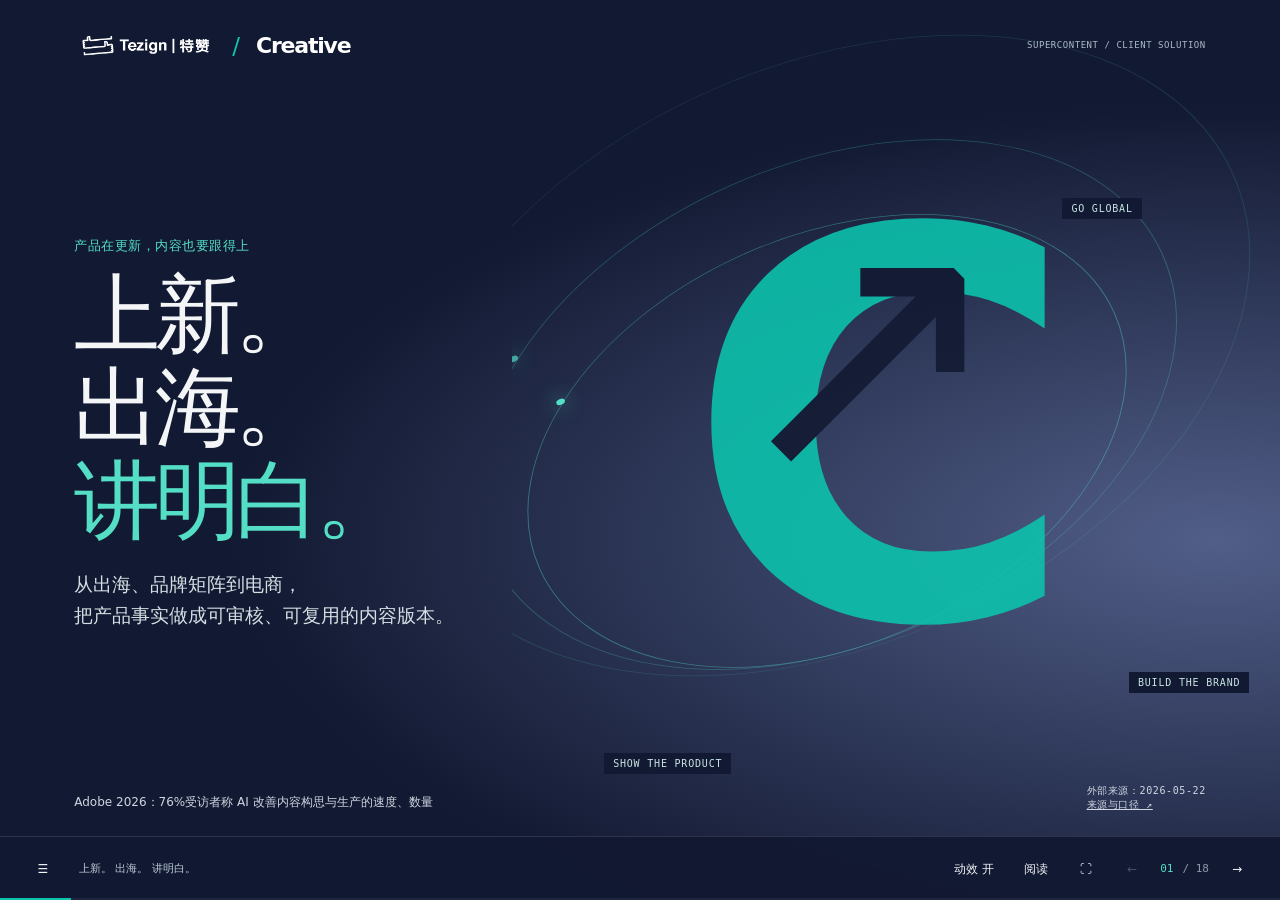
==== commit df453d11: "Deepen every slide with verified industry evidence and concrete client tasks" ====
--- a/index.html
+++ b/index.html
@@ -1,129 +1,113 @@
-<!doctype html>
-<html lang="zh-CN">
+<!DOCTYPE html>
+
+<html data-content-version="v1.4.0" lang="zh-CN">
 <head>
-  <meta charset="utf-8"><meta name="viewport" content="width=device-width, initial-scale=1, viewport-fit=cover">
-  <meta name="theme-color" content="#121932"><meta name="description" content="特赞 SuperContent 对外触客方案：海外出海内容、国内内容矩阵、电商内容，围绕行业需求组织内容交付。">
-  <title>特赞 Creative × SuperContent · 内容触客方案</title>
-  <link rel="icon" href="./assets/favicon.svg" type="image/svg+xml"><link rel="stylesheet" href="./deck.css"><script src="./deck.js" defer></script>
+<meta charset="utf-8"/><meta content="width=device-width, initial-scale=1, viewport-fit=cover" name="viewport"/>
+<meta content="#121932" name="theme-color"/><meta content="特赞 SuperContent：逐页行业证据、真实作品与可检查内容交付；内容核对2026年10月11日。" name="description"/>
+<title>特赞 Creative × SuperContent · 内容触客方案</title>
+<link href="./assets/favicon.svg" rel="icon" type="image/svg+xml"/><link href="./deck.css" rel="stylesheet"/><script defer="" src="./deck.js"></script>
 </head>
 <body>
-  <a class="skip-link" href="#slide-1">进入方案内容</a>
-  <main id="deck" aria-label="SuperContent 内容触客方案，共18页">
-    <section id="slide-1" class="slide cover dark active" data-title="把产品，变成客户看得见的内容" aria-label="第1页">
-      <header class="brandline"><span class="brand-lockup"><img class="brand-logo" src="./assets/tezign-white.png" alt="Tezign 特赞"><span class="brand-slash">/</span><span class="creative-wordmark">Creative</span></span><span class="mono">SUPERCONTENT / CLIENT SOLUTION</span></header>
-      <div class="cover-art" aria-hidden="true"><div class="orbit orbit-one"></div><div class="orbit orbit-two"></div><div class="orbit orbit-three"></div><div class="creative-glyph">C<span>↗</span></div><span class="art-label label-world">GO GLOBAL</span><span class="art-label label-brand">BUILD THE BRAND</span><span class="art-label label-product">SHOW THE PRODUCT</span></div>
-      <div class="cover-copy"><p class="eyebrow">让内容，接上你的生意</p><h1>好产品。<br>好内容。<br><span class="accent">被看见。</span></h1><p class="cover-sub">从出海、品牌矩阵到电商，<br>把你的业务任务变成可持续的内容交付。</p></div>
-      <footer class="cover-footer"><span>张经纬 · 特赞内容工厂</span><span class="mono">THREE SCENARIOS. ONE CONTENT PLAN.</span></footer>
-    </section>
-
-    <section id="slide-2" class="slide light" data-title="三个场景，组合成一条内容链路" aria-label="第2页" inert>
-      <header class="brandline"><span class="brand-lockup"><img class="brand-logo" src="./assets/tezign-white.png" alt="Tezign 特赞"><span class="brand-slash">/</span><span class="creative-wordmark">Creative</span></span><span class="mono">01 / THE CONTENT SYSTEM</span></header>
-      <div class="slide-heading"><p class="eyebrow">同一品牌，用内容回答三个业务问题</p><h2>走进新市场。持续被认识。<br><span class="accent">把产品讲清楚。</span></h2></div>
-      <div class="scenario-strip"><article><span class="scenario-number">01</span><h3>海外出海内容</h3><p class="scenario-question">新国家的消费者，<br>为什么需要我？</p><div class="scenario-tags"><span>市场表达</span><span>本地化版本</span></div><p>交付：场景脚本、成片、国别与语种版本。</p></article><article><span class="scenario-number">02</span><h3>国内内容矩阵</h3><p class="scenario-question">品牌自己的账号，<br>下一周发什么？</p><div class="scenario-tags"><span>栏目规划</span><span>持续供给</span></div><p>交付：内容排期、栏目素材、平台适配版本。</p></article><article><span class="scenario-number">03</span><h3>电商内容</h3><p class="scenario-question">消费者看商品时，<br>还有什么没理解？</p><div class="scenario-tags"><span>卖点证明</span><span>商品素材</span></div><p>交付：演示短片、详情素材、商品卡与活动版本。</p></article></div>
-      <p class="takeaway">共用品牌事实与产品素材，按市场、渠道和购买问题组织版本。</p>
-    </section>
-
-    <section id="slide-3" class="slide dark path-slide" data-title="从经营节点，找到第一个合作机会" aria-label="第3页" inert>
-      <header class="brandline"><span class="brand-lockup"><img class="brand-logo" src="./assets/tezign-white.png" alt="Tezign 特赞"><span class="brand-slash">/</span><span class="creative-wordmark">Creative</span></span><span class="mono">02 / HOW WE REACH CLIENTS</span></header>
-      <div class="slide-heading"><p class="eyebrow">我们的触客动作</p><h2>先找到一个具体任务，<br>再把<span class="accent">第一轮合作</span>做具体。</h2></div>
-      <div class="reach-path"><article><span>01</span><h3>业务交流</h3><p>大会 / 业务交流<br>行业样片与具体问题</p><small>找到品牌与业务负责人</small></article><article><span>02</span><h3>一个真实任务</h3><p>上新 / 出海<br>大促 / 门店活动</p><small>说明能解决哪一项缺口</small></article><article><span>03</span><h3>行业 Brief</h3><p>对齐表达、渠道<br>与验收标准</p><small>确认资料与首轮范围</small></article><article><span>04</span><h3>付费小项目</h3><p>一品牌 / 一产品<br>一渠道启动</p><small>数量、周期、价格写进 SOW</small></article><article><span>05</span><h3>月度计划</h3><p>按反馈追加内容<br>进入下一经营节点</p><small>客户确认后扩展</small></article></div>
-      <div class="entry-note"><span class="entry-marker">↗</span><p><b>每次触达带三样东西：</b>相关作品、产品问题、第一轮交付建议。</p></div>
-      <p class="footnote">合作路径为服务建议；不承诺免费试作、固定获客量或成交结果。</p>
-    </section>
-
-<section id="slide-4" class="slide light industry-overview" data-title="六个行业，沿着真实经营任务进入" aria-label="第4页" inert>
-<header class="brandline"><span class="brand-lockup"><img class="brand-logo" src="./assets/tezign-white.png" alt="Tezign 特赞"><span class="brand-slash">/</span><span class="creative-wordmark">Creative</span></span><span class="mono">03 / SIX INDUSTRY ENTRIES</span></header>
-<div class="slide-heading"><p class="eyebrow">行业方案 · 根据客户任务组合场景</p><h2>找到你的行业，<br>也找到<span class="accent">第一轮内容切口。</span></h2></div><div class="industry-index"><article><span>01</span><h3>家电 · 家居</h3><p>生活问题 → 功能场景</p></article><article><span>02</span><h3>3C · 数码</h3><p>新品功能 → 直观演示</p></article><article><span>03</span><h3>美妆 · 个护</h3><p>使用疑问 → 步骤与细节</p></article><article><span>04</span><h3>服饰 · 运动</h3><p>季节上新 → 穿搭与场景</p></article><article><span>05</span><h3>食品 · 饮料</h3><p>消费节点 → 食用与饮用场景</p></article><article><span>06</span><h3>汽车 · 门店</h3><p>车型与活动 → 到店与预约</p></article></div><p class="takeaway">从行业样片与一个真实任务进入，把内容需求变成可报价、可验收的项目。</p><p class="footnote">行业覆盖为可讨论的服务方向，实际范围依据客户资料、素材授权与项目确认。</p>
+<a class="skip-link" href="#slide-1">进入方案内容</a>
+<main aria-label="SuperContent 内容触客方案，共18页" id="deck">
+<section aria-label="第1页" class="slide cover dark active" data-industry-note="Adobe 2026：76%受访者称GenAI改善构思与生产的数量和速度；它是自评比例，不是效率提升76%。" data-source-ids="sacac97afe4" data-title="上新。 出海。 讲明白。" id="slide-1">
+<header class="brandline"><span class="brand-lockup"><img alt="Tezign 特赞" class="brand-logo" src="./assets/tezign-white.png"/><span class="brand-slash">/</span><span class="creative-wordmark">Creative</span></span><span class="mono">SUPERCONTENT / CLIENT SOLUTION</span></header>
+<div aria-hidden="true" class="cover-art"><div class="orbit orbit-one"></div><div class="orbit orbit-two"></div><div class="orbit orbit-three"></div><div class="creative-glyph">C<span>↗</span></div><span class="art-label label-world">GO GLOBAL</span><span class="art-label label-brand">BUILD THE BRAND</span><span class="art-label label-product">SHOW THE PRODUCT</span></div>
+<div class="cover-copy"><p class="eyebrow">产品在更新，内容也要跟得上</p><h1>上新。<br/>出海。<br/><span class="accent">讲明白。</span></h1><p class="cover-sub">从出海、品牌矩阵到电商，<br/>把产品事实做成可审核、可复用的内容版本。</p></div>
+<footer class="cover-footer"><span>Adobe 2026：76%受访者称 AI 改善内容构思与生产的速度、数量</span><span class="mono">外部来源：2026-05-22<br/><a data-source-link="" href="./sources.html#p01" rel="noopener noreferrer" target="_blank"><u>来源与口径 ↗</u></a></span></footer>
 </section>
-
-    <section id="slide-5" class="slide light" data-title="海外：先把一个市场讲明白" aria-label="第5页" inert>
-      <header class="brandline"><span class="brand-lockup"><img class="brand-logo" src="./assets/tezign-white.png" alt="Tezign 特赞"><span class="brand-slash">/</span><span class="creative-wordmark">Creative</span></span><span class="mono">04 / GO GLOBAL</span></header>
-      <div class="slide-heading"><p class="eyebrow">场景一 · 海外出海内容</p><h2>换一种语言之前，<br>先换成<span class="accent">当地人的使用场景。</span></h2></div>
-      <div class="method-layout"><div class="editorial-statement"><span class="large-index">01</span><p>从一个国家、一个产品、<br>一个渠道开始验证。</p><div class="market-route" aria-hidden="true"><i></i><span>PRODUCT</span><b>↗</b><span>LOCAL SCENE</span><b>↗</b><span>CONTENT</span></div></div><div class="method-lines"><article><span>输入</span><div><h3>产品事实与市场任务</h3><p>品牌规范、产品卖点、授权素材、目标国家与渠道。</p></div></article><article><span>制作</span><div><h3>场景、开场与语种版本</h3><p>组织脚本、AI 制作与编辑，本地表达经客户或指定审核方确认。</p></div></article><article><span>交付</span><div><h3>成片 + 国别版本目录</h3><p>交付目标规格、语种与文件命名，并记录质量检查和版本差异。</p></div></article><article><span>迭代</span><div><h3>按授权数据，确定下一批</h3><p>先在单一市场验证，再逐步扩展国家、渠道和场景。</p></div></article></div></div>
-      <p class="footnote">账号发布、投放和媒体预算按项目单独约定；内容制作不等于自动承担当地运营。</p>
-    </section>
-
-    <section id="slide-6" class="slide light" data-title="国内：让品牌自己的账号持续有内容" aria-label="第6页" inert>
-      <header class="brandline"><span class="brand-lockup"><img class="brand-logo" src="./assets/tezign-white.png" alt="Tezign 特赞"><span class="brand-slash">/</span><span class="creative-wordmark">Creative</span></span><span class="mono">05 / BRAND CONTENT MATRIX</span></header>
-      <div class="slide-heading"><p class="eyebrow">场景二 · 国内内容矩阵</p><h2>一套内容主线，<br>持续回答<span class="accent">品牌用户的问题。</span></h2></div>
-      <div class="matrix-layout"><div class="content-spine"><span class="mono">ONE BRAND STORY</span><h3>产品事实<br>× 用户问题<br>× 经营节点</h3><p>品牌自有账号的内容计划</p></div><div class="platform-lines"><article><span class="platform-mark">RED</span><div><h3>小红书</h3><p>使用情境、经验说明、产品细节与选择问题。</p></div><b>图文 / 竖版短片</b></article><article><span class="platform-mark">DOU</span><div><h3>抖音</h3><p>开场演示、场景变化、产品功能与活动节点。</p></div><b>竖版短片 / 版本迭代</b></article><article><span class="platform-mark">WX</span><div><h3>视频号</h3><p>品牌解释、服务信息、产品讲解与门店内容。</p></div><b>短片 / 讲解 / 活动素材</b></article></div></div>
-      <p class="takeaway">交付栏目规划、脚本、素材批次和平台版本；客户确认内容并组织账号发布。</p><p class="footnote">围绕品牌自有账号提供内容服务；发布、账号运营与投放分别约定。</p>
-    </section>
-
-    <section id="slide-7" class="slide light ecommerce-slide" data-title="电商：让商品页面，多一份看得见的说明" aria-label="第7页" inert>
-      <header class="brandline"><span class="brand-lockup"><img class="brand-logo" src="./assets/tezign-white.png" alt="Tezign 特赞"><span class="brand-slash">/</span><span class="creative-wordmark">Creative</span></span><span class="mono">06 / ECOMMERCE CONTENT</span></header>
-      <div class="slide-heading"><p class="eyebrow">场景三 · 电商内容</p><h2>把“为什么买”，<br>做成<span class="accent">看得见的产品说明。</span></h2></div>
-      <div class="ecommerce-layout"><figure class="product-proof"><img src="./assets/ecommerce-proof.webp" alt="既有配件作品中的手机与电源配件直观演示" loading="lazy"><figcaption class="mono">PRODUCT BENEFIT / VISIBLE PROOF</figcaption></figure><div class="ecommerce-deliverables"><article><span>01</span><div><h3>卖点演示</h3><p>把功能、步骤、差异与适用条件呈现清楚。</p></div></article><article><span>02</span><div><h3>详情短片</h3><p>围绕购买问题组织结构，适配商品页面。</p></div></article><article><span>03</span><div><h3>商品卡 · 活动素材</h3><p>按上新和大促节点制作画面、比例与版本。</p></div></article><article><span>04</span><div><h3>授权店铺交接</h3><p>交付客户指定平台规格、文件目录和使用说明。</p></div></article></div></div>
-      <p class="footnote">画面来自既有作品；店铺发布、媒体投放与经营结果由项目约定，不承诺销量或转化增幅。</p>
-    </section>
-
-<section id="slide-8" class="slide light sector-slide appliance-sector" data-title="家电家居：把功能，放回真实生活" aria-label="第8页" inert>
-<header class="brandline"><span class="brand-lockup"><img class="brand-logo" src="./assets/tezign-white.png" alt="Tezign 特赞"><span class="brand-slash">/</span><span class="creative-wordmark">Creative</span></span><span class="mono">07 / APPLIANCES · HOME</span></header>
-<div class="slide-heading"><p class="eyebrow">行业方案 · 家电 · 家居</p><h2>让人看懂，<br><span class="accent">它怎样改善生活。</span></h2></div><div class="industry-entry"><p><b>触达对象</b>品牌 / 电商 / 出海 / 区域营销负责人</p><p><b>进入节点</b>新品上市、季节需求、装修季与大促</p></div><div class="industry-scenarios"><article><span class="scenario-label">海外出海</span><h3>当地家庭怎么用？</h3><p>当地生活场景、功能演示、安装使用说明与国别语种版本。</p><small>从一个市场与一种使用场景验证。</small></article><article><span class="scenario-label">国内矩阵</span><h3>品牌账号持续讲什么？</h3><p>功能栏目、生活问题、清洁与使用 FAQ、上新节点内容。</p><small>小红书 / 抖音 / 视频号适配版本。</small></article><article><span class="scenario-label">电商内容</span><h3>买之前还要看懂什么？</h3><p>空间适配、操作步骤、功能展示、详情与活动规格素材。</p><small>产品性能与比较信息由客户确认。</small></article></div><p class="footnote">本页为行业方案示意，非新增客户案例或效果承诺。</p>
+<section aria-label="第2页" class="slide light" data-industry-note="Lenovo 2024活动需求举例：4产品×8渠道×4语言×3变体=384项素材。先规划版本，再决定首轮做哪些。" data-source-ids="s91e0317dcb" data-title="新市场先理解。日常有回应。 购买前看得懂。" id="slide-2" inert="">
+<header class="brandline"><span class="brand-lockup"><img alt="Tezign 特赞" class="brand-logo" src="./assets/tezign-white.png"/><span class="brand-slash">/</span><span class="creative-wordmark">Creative</span></span><span class="mono">01 / THE CONTENT SYSTEM</span></header>
+<div class="slide-heading"><p class="eyebrow">同一产品，客户在不同阶段有不同疑问</p><h2>新市场先理解。日常有回应。<br/><span class="accent">购买前看得懂。</span></h2></div>
+<div class="scenario-strip"><article><span class="scenario-number">01</span><h3>海外出海内容</h3><p class="scenario-question">新国家的消费者，<br/>在哪种场景需要它？</p><div class="scenario-tags"><span>市场表达</span><span>本地化版本</span></div><p>交付：场景脚本、成片、当地语种版本。</p></article><article><span class="scenario-number">02</span><h3>国内内容矩阵</h3><p class="scenario-question">品牌自己的账号，<br/>持续回答哪些问题？</p><div class="scenario-tags"><span>栏目规划</span><span>持续供给</span></div><p>交付：栏目排期、素材批次、平台版本。</p></article><article><span class="scenario-number">03</span><h3>电商内容</h3><p class="scenario-question">消费者准备购买时，<br/>还缺哪一份说明？</p><div class="scenario-tags"><span>卖点证明</span><span>商品素材</span></div><p>交付：卖点演示、详情短片、商品卡素材。</p></article></div>
+<p class="takeaway">Lenovo 2024公开需求示例：4产品 × 8渠道 × 4语种 × 3变体＝384份素材。先选本轮最关键的版本。</p>
+<p class="footnote"><br/>外部来源：2024-10-14 <a data-source-link="" href="./sources.html#p02" rel="noopener noreferrer" target="_blank"><u>来源与口径 ↗</u></a></p></section>
+<section aria-label="第3页" class="slide dark path-slide" data-industry-note="Adobe 2026：53%受访机构称内容链仍主要是线性、资源密集的流程。首轮合作要贯通制作、审核与交接。" data-source-ids="sacac97afe4" data-title="从下一个经营节点， 做一轮 范围清楚的合作。" id="slide-3" inert="">
+<header class="brandline"><span class="brand-lockup"><img alt="Tezign 特赞" class="brand-logo" src="./assets/tezign-white.png"/><span class="brand-slash">/</span><span class="creative-wordmark">Creative</span></span><span class="mono">02 / HOW WE REACH CLIENTS</span></header>
+<div class="slide-heading"><p class="eyebrow">第一次合作，先解决一项内容缺口</p><h2>从下一个经营节点，<br/>做一轮<span class="accent">范围清楚的合作。</span></h2></div>
+<div class="reach-path"><article><span>01</span><h3>看相关作品</h3><p>看行业表达<br/>谈当前内容缺口</p><small>确认作品是否适合你的任务</small></article><article><span>02</span><h3>选一个任务</h3><p>上新 / 出海<br/>大促 / 门店活动</p><small>写清要回答的产品问题</small></article><article><span>03</span><h3>共同定 Brief</h3><p>资料、渠道、受众<br/>审核与验收口径</p><small>客户确认事实和首轮范围</small></article><article><span>04</span><h3>付费首批交付</h3><p>一产品 / 一市场<br/>获批后制作版本</p><small>数量、周期、价格写进 SOW</small></article><article><span>05</span><h3>复盘再扩展</h3><p>交付与反馈对照<br/>确定下一经营节点</p><small>验收后决定是否追加</small></article></div>
+<div class="entry-note"><span class="entry-marker">↗</span><p><b>第一次交流看三样东西：</b>相关作品、真实产品问题、首轮交付清单。</p></div>
+<p class="footnote">Adobe 2026：53%受访机构称内容链仍线性且资源密集。首轮先贯通制作、审核与交接；合作路径为建议。<br/>外部来源：2026-05-22 <a data-source-link="" href="./sources.html#p03" rel="noopener noreferrer" target="_blank"><u>来源与口径 ↗</u></a></p>
 </section>
-
-<section id="slide-9" class="slide dark sector-slide tech-sector" data-title="3C数码：新品功能，让用户一眼看懂" aria-label="第9页" inert>
-<header class="brandline"><span class="brand-lockup"><img class="brand-logo" src="./assets/tezign-white.png" alt="Tezign 特赞"><span class="brand-slash">/</span><span class="creative-wordmark">Creative</span></span><span class="mono">08 / 3C · CONSUMER ELECTRONICS</span></header>
-<div class="slide-heading"><p class="eyebrow">行业方案 · 3C · 数码</p><h2>让新品功能，<br><span class="accent">一眼看懂。</span></h2></div><div class="industry-entry"><p><b>触达对象</b>品牌 / 产品营销 / 电商 / 海外营销负责人</p><p><b>进入节点</b>新品发布、新功能更新、区域上市与商品页更新</p></div><div class="industry-scenarios"><article><span class="scenario-label">海外出海</span><h3>场景为什么值得换？</h3><p>手机与硬件的场景短片、功能表达、本地化混剪与语种版本。</p><small>围绕目标市场的实际使用情境。</small></article><article><span class="scenario-label">国内矩阵</span><h3>使用问题怎么持续回答？</h3><p>操作步骤、功能技巧、配件兼容说明与产品 FAQ 栏目。</p><small>客户审核参数与兼容性信息。</small></article><article><span class="scenario-label">电商内容</span><h3>差异在哪里，怎样操作？</h3><p>卖点演示、安装步骤、配件细节、商品详情与活动素材。</p><small>比较主张需有依据和明确条件。</small></article></div><p class="footnote">本页为行业方案示意；后页提供既有手机本地化作品作为制作表达参考。</p>
+<section aria-label="第4页" class="slide light industry-overview" data-industry-note="2025中国限上名义零售额同比：通讯器材+20.9%，汽车−1.5%。品类节奏不同，内容切口也要按购买疑问调整。" data-source-ids="sf526ede248" data-title="行业不同，疑问不同。 先找到 产品解释的切口。" id="slide-4" inert="">
+<header class="brandline"><span class="brand-lockup"><img alt="Tezign 特赞" class="brand-logo" src="./assets/tezign-white.png"/><span class="brand-slash">/</span><span class="creative-wordmark">Creative</span></span><span class="mono">03 / SIX INDUSTRY ENTRIES</span></header>
+<div class="slide-heading"><p class="eyebrow">六行业方案 · 从消费者的真实问题进入</p><h2>行业不同，疑问不同。<br/>先找到<span class="accent">产品解释的切口。</span></h2></div><div class="industry-index"><article><span>01</span><h3>家电 · 家居</h3><p>放得下？怎么用？ → 空间与步骤</p></article><article><span>02</span><h3>3C · 数码</h3><p>功能有什么不同？ → 直观演示</p></article><article><span>03</span><h3>美妆 · 个护</h3><p>怎样选、怎样用？ → 质地与顺序</p></article><article><span>04</span><h3>服饰 · 运动</h3><p>细节与场景合适吗？ → 搭配与结构</p></article><article><span>05</span><h3>食品 · 饮料</h3><p>哪种规格、什么时刻？ → 组合与用途</p></article><article><span>06</span><h3>汽车 · 门店</h3><p>适合我吗、怎么预约？ → 车型与服务</p></article></div><p class="takeaway">先选一个产品疑问，形成可报价、可验收的首批内容。</p><p class="footnote">国家统计局2025全年：中国限上零售通讯器材 +20.9%、汽车 −1.5%，品类节奏不同。本页为行业应用建议。<br/>外部来源：2026-01-19 <a data-source-link="" href="./sources.html#p04" rel="noopener noreferrer" target="_blank"><u>来源与口径 ↗</u></a></p>
 </section>
-
-<section id="slide-10" class="slide light sector-slide beauty-sector" data-title="美妆个护：把质地与步骤，做成可见细节" aria-label="第10页" inert>
-<header class="brandline"><span class="brand-lockup"><img class="brand-logo" src="./assets/tezign-white.png" alt="Tezign 特赞"><span class="brand-slash">/</span><span class="creative-wordmark">Creative</span></span><span class="mono">09 / BEAUTY · PERSONAL CARE</span></header>
-<div class="slide-heading"><p class="eyebrow">行业方案 · 美妆 · 个护</p><h2>把质地与步骤，<br>做成<span class="accent">看得见的细节。</span></h2></div><div class="industry-entry"><p><b>触达对象</b>品牌 / 内容 / 电商 / 区域营销负责人</p><p><b>进入节点</b>新品新色、季节使用需求、商品页与活动更新</p></div><div class="industry-scenarios"><article><span class="scenario-label">海外出海</span><h3>当地用户怎样选和用？</h3><p>使用场景、产品步骤、语言与区域表达适配素材。</p><small>客户或指定本地审核方确认表达。</small></article><article><span class="scenario-label">国内矩阵</span><h3>哪些使用问题需要讲清？</h3><p>使用顺序、质地演示、选购 FAQ 与季节栏目内容。</p><small>围绕品牌自有账号连续供给。</small></article><article><span class="scenario-label">电商内容</span><h3>商品页面还缺什么说明？</h3><p>细节展示、使用演示、商品规格与活动版本。</p><small>不虚构功效、前后效果或检测结果。</small></article></div><p class="footnote">本页为行业方案示意；功效、适用条件与比较信息由客户提供依据并审核。</p>
+<section aria-label="第5页" class="slide light" data-industry-note="可口可乐2024年三支AI节庆广告在北美加入当地城市元素；保持品牌资产，再调整地理与使用线索。" data-source-ids="sc3f5c31e36" data-title="翻译之前，先回答： 当地人为什么需要它？" id="slide-5" inert="">
+<header class="brandline"><span class="brand-lockup"><img alt="Tezign 特赞" class="brand-logo" src="./assets/tezign-white.png"/><span class="brand-slash">/</span><span class="creative-wordmark">Creative</span></span><span class="mono">04 / GO GLOBAL</span></header>
+<div class="slide-heading"><p class="eyebrow">海外出海内容 · 一国、一产品、一渠道先启动</p><h2>翻译之前，先回答：<br/><span class="accent">当地人为什么需要它？</span></h2></div>
+<div class="method-layout"><div class="editorial-statement"><span class="large-index">01</span><p>一个国家、一个产品，<br/>先说明一个当地使用问题。</p><div aria-hidden="true" class="market-route"><i></i><span>PRODUCT</span><b>↗</b><span>LOCAL SCENE</span><b>↗</b><span>CONTENT</span></div></div><div class="method-lines"><article><span>输入</span><div><h3>产品事实 + 当地使用问题</h3><p>目标国家、渠道、产品参数、授权素材与本地审核人。</p></div></article><article><span>制作</span><div><h3>调整场景、开场与字幕</h3><p>保留产品事实，调整场景与表达；语种经指定审核方确认。</p></div></article><article><span>交付</span><div><h3>成片 + 市场版本目录</h3><p>目录写明市场、语种、比例、素材来源及审核版本。</p></div></article><article><span>迭代</span><div><h3>看清差异，再决定扩展</h3><p>在授权数据下比较开场或场景，明确下一批保留与修改项。</p></div></article></div></div>
+<p class="footnote">行业参考：可口可乐2024三支AI节庆广告，北美版本加入城市元素。本地化不止翻译；发布、投放和媒体预算另约。<br/>外部来源：2024-12-10 <a data-source-link="" href="./sources.html#p05" rel="noopener noreferrer" target="_blank"><u>来源与口径 ↗</u></a></p>
 </section>
-
-<section id="slide-11" class="slide dark sector-slide sport-sector" data-title="服饰运动：让产品细节，进入真实场景" aria-label="第11页" inert>
-<header class="brandline"><span class="brand-lockup"><img class="brand-logo" src="./assets/tezign-white.png" alt="Tezign 特赞"><span class="brand-slash">/</span><span class="creative-wordmark">Creative</span></span><span class="mono">10 / FASHION · SPORT</span></header>
-<div class="slide-heading"><p class="eyebrow">行业方案 · 服饰 · 运动</p><h2>从产品细节，<br>走到<span class="accent">真实使用场景。</span></h2></div><div class="industry-entry"><p><b>触达对象</b>品牌 / 内容 / 电商 / 出海营销负责人</p><p><b>进入节点</b>季节上新、新系列、运动节点与区域上市</p></div><div class="industry-scenarios"><article><span class="scenario-label">海外出海</span><h3>新市场穿什么，怎么用？</h3><p>季节搭配、户外与运动场景、区域表达和语种版本。</p><small>按市场、季节与产品条件策划。</small></article><article><span class="scenario-label">国内矩阵</span><h3>下一周怎么形成系列？</h3><p>穿搭主题、面料细节、运动使用场景与系列栏目。</p><small>确认素材人物、肖像与品牌授权。</small></article><article><span class="scenario-label">电商内容</span><h3>怎样看懂面料与搭配？</h3><p>商品细节、结构演示、组合搭配、详情与活动素材。</p><small>性能主张需依据，不代替真实测量。</small></article></div><p class="footnote">本页为行业方案示意；授权素材与 AI 制作的具体方式按项目确认。</p>
+<section aria-label="第6页" class="slide light" data-industry-note="CNNIC第57次报告：截至2025年12月，中国短视频用户10.74亿，占网民95.4%；广泛使用习惯不等于品牌去重触达。" data-source-ids="s4e12f3a53f" data-title="产品事实有一份， 用户问题 持续有回答。" id="slide-6" inert="">
+<header class="brandline"><span class="brand-lockup"><img alt="Tezign 特赞" class="brand-logo" src="./assets/tezign-white.png"/><span class="brand-slash">/</span><span class="creative-wordmark">Creative</span></span><span class="mono">05 / BRAND CONTENT MATRIX</span></header>
+<div class="slide-heading"><p class="eyebrow">国内内容矩阵 · 一套主线，三种平台表达</p><h2>产品事实有一份，<br/>用户问题<span class="accent">持续有回答。</span></h2></div>
+<div class="matrix-layout"><div class="content-spine"><span class="mono">ONE BRAND STORY</span><h3>产品事实<br/>× 用户疑问<br/>× 上新与活动</h3><p>同一产品问题，形成连续栏目</p></div><div class="platform-lines"><article><span class="platform-mark">RED</span><div><h3>小红书</h3><p>选购疑问、使用步骤、产品细节；围绕一个问题形成一篇。</p></div><b>图文 / 竖版短片</b></article><article><span class="platform-mark">DOU</span><div><h3>抖音</h3><p>先演示问题与动作，再说明功能；调整开场与节奏。</p></div><b>竖版短片 / 版本迭代</b></article><article><span class="platform-mark">WX</span><div><h3>视频号</h3><p>讲清产品与服务，交代活动信息和客户提供的承接入口。</p></div><b>短片 / 讲解 / 活动素材</b></article></div></div>
+<p class="takeaway">先确认一个栏目主线，交付脚本、批次素材与三平台版本；客户审核并组织发布。</p><p class="footnote">CNNIC第57次报告：截至2025年底，中国短视频用户10.74亿。平台表达为本次建议；发布、运营与投放另约。<br/>外部来源：2026-02-05 <a data-source-link="" href="./sources.html#p06" rel="noopener noreferrer" target="_blank"><u>来源与口径 ↗</u></a></p>
 </section>
-
-<section id="slide-12" class="slide light sector-slide food-sector" data-title="食品饮料：从消费节点，找到产品时刻" aria-label="第12页" inert>
-<header class="brandline"><span class="brand-lockup"><img class="brand-logo" src="./assets/tezign-white.png" alt="Tezign 特赞"><span class="brand-slash">/</span><span class="creative-wordmark">Creative</span></span><span class="mono">11 / FOOD · BEVERAGE</span></header>
-<div class="slide-heading"><p class="eyebrow">行业方案 · 食品 · 饮料</p><h2>找到消费者的<br><span class="accent">产品时刻。</span></h2></div><div class="industry-entry"><p><b>触达对象</b>品牌 / 电商 / 内容 / 区域营销负责人</p><p><b>进入节点</b>新品、节日礼赠、饮用食用场景与大促</p></div><div class="industry-scenarios"><article><span class="scenario-label">海外出海</span><h3>新市场怎么介绍产品？</h3><p>包装规格、食用与饮用场景、语言和区域表达素材。</p><small>核对当地表述与产品信息。</small></article><article><span class="scenario-label">国内矩阵</span><h3>品牌如何进入日常？</h3><p>用餐场景、饮用时刻、产品介绍、节日与系列素材。</p><small>围绕经营排期形成持续内容。</small></article><article><span class="scenario-label">电商内容</span><h3>如何理解规格与用途？</h3><p>包装与组合说明、食用方式、礼盒与活动规格素材。</p><small>配料、营养与适用信息由客户审核。</small></article></div><p class="footnote">本页为行业方案示意；不虚构口味评价、营养功效或消费者背书。</p>
+<section aria-label="第7页" class="slide light ecommerce-slide" data-industry-note="2025中国实物商品网上零售占社会消费品零售总额26.1%；商品内容需要解释功能、条件与具体SKU。" data-source-ids="sf526ede248" data-title="买之前的疑问， 做成 看得见的说明。" id="slide-7" inert="">
+<header class="brandline"><span class="brand-lockup"><img alt="Tezign 特赞" class="brand-logo" src="./assets/tezign-white.png"/><span class="brand-slash">/</span><span class="creative-wordmark">Creative</span></span><span class="mono">06 / ECOMMERCE CONTENT</span></header>
+<div class="slide-heading"><p class="eyebrow">电商内容 · 从产品参数走到购买理解</p><h2>买之前的疑问，<br/>做成<span class="accent">看得见的说明。</span></h2></div>
+<div class="ecommerce-layout"><figure class="product-proof"><img alt="既有配件作品中的手机与电源配件直观演示" loading="lazy" src="./assets/ecommerce-proof.webp"/><figcaption class="mono">PRODUCT BENEFIT / VISIBLE PROOF</figcaption></figure><div class="ecommerce-deliverables"><article><span>01</span><div><h3>功能与条件</h3><p>演示怎样用、解决什么问题，交代适用条件。</p></div></article><article><span>02</span><div><h3>购买问题短片</h3><p>按用途、操作、规格与差异组织商品页说明。</p></div></article><article><span>03</span><div><h3>上新 · 活动版本</h3><p>围绕SKU和真实活动信息，制作比例与画面版本。</p></div></article><article><span>04</span><div><h3>SKU目录交接</h3><p>标明商品、平台规格、获批版本与使用范围。</p></div></article></div></div>
+<p class="footnote">国家统计局：2025中国实物商品网上零售占社零26.1%。画面为既有作品；不承诺销量或转化增幅。<br/>外部来源：2026-01-19 <a data-source-link="" href="./sources.html#p07" rel="noopener noreferrer" target="_blank"><u>来源与口径 ↗</u></a></p>
 </section>
-
-    <section id="slide-13" class="slide dark automotive-slide" data-title="汽车门店：从看懂车型，到知道如何预约" aria-label="第13页" inert>
-      <header class="brandline"><span class="brand-lockup"><img class="brand-logo" src="./assets/tezign-white.png" alt="Tezign 特赞"><span class="brand-slash">/</span><span class="creative-wordmark">Creative</span></span><span class="mono">12 / AUTOMOTIVE RETAIL</span></header>
-      <div class="slide-heading"><p class="eyebrow">汽车门店行业示意 · 非指定品牌案例</p><h2>把车和门店，<br><span class="accent">讲到用户预约之前。</span></h2></div>
-      <div class="industry-entry"><p><b>触达对象</b>品牌 / 区域营销 / 经销商 / 门店负责人</p><p><b>进入节点</b>车型上新、门店活动、服务更新</p></div><div class="automotive-layout"><div class="showroom-art" aria-hidden="true"><svg viewBox="0 0 640 340" role="presentation"><defs><linearGradient id="carGlow"><stop stop-color="currentColor" stop-opacity=".14"/><stop offset="1" stop-color="currentColor" stop-opacity="0"/></linearGradient></defs><path class="showroom-frame" d="M40 266V57H604V266M53 65H594M244 57V263M424 57V263M32 269H614"/><path class="car-ground" d="M48 285H596"/><path class="car-silhouette" d="M107 228l23-37 53-13 50-58h159l73 58 61 17 21 32-14 27H106z" fill="url(#carGlow)"/><path class="car-silhouette" d="M192 178h273M208 172l37-40h60v40m12 0v-40h64l52 40M117 209h37m338 0h42M202 227h232"/><circle class="car-wheel" cx="175" cy="245" r="29"/><circle class="car-wheel" cx="466" cy="245" r="29"/><circle class="car-wheel-inner" cx="175" cy="245" r="13"/><circle class="car-wheel-inner" cx="466" cy="245" r="13"/><path class="brand-sign" d="M271 85h126"/></svg><span class="showroom-caption mono">MODEL → SHOWROOM → SERVICE → BOOKING</span></div><div class="automotive-lines"><article><span>01</span><div><h3>车型卖点</h3><p>用空间、功能与使用动作，说明车型适合谁。</p></div></article><article><span>02</span><div><h3>门店场景</h3><p>展示位置、展厅、服务流程与活动信息。</p></div></article><article><span>03</span><div><h3>服务 FAQ</h3><p>回答试驾、到店准备和服务相关问题。</p></div></article><article><span>04</span><div><h3>预约承接</h3><p>素材指向客户提供的真实预约入口。</p></div></article></div></div>
-      <p class="footnote">交付车型与服务说明短片、门店 FAQ、预约引导素材；品牌视觉、车型信息与预约入口由客户确认。</p>
-    </section>
-
-<section id="slide-14" class="slide dark work-slide" data-title="真实消费电子作品：手机本地化混剪" aria-label="第14页" inert>
-<header class="brandline"><span class="brand-lockup"><img class="brand-logo" src="./assets/tezign-white.png" alt="Tezign 特赞"><span class="brand-slash">/</span><span class="creative-wordmark">Creative</span></span><span class="mono">13 / CONSUMER ELECTRONICS · REAL WORK</span></header>
-<div class="slide-heading"><p class="eyebrow">既有作品 · 手机本地化混剪</p><h2>让产品，<br>进入<span class="accent">当地的生活画面。</span></h2></div><div class="work-layout"><div class="work-notes"><p class="mono">REAL FILM / LOCALIZED EDIT</p><h3>用实际作品，<br>开始具体沟通。</h3><p>我们和客户一起讨论：<br>什么场景适合产品？<br>什么卖点需要更清晰？<br>第一轮要验证什么表达？</p><div class="work-purpose"><span>表达参考</span><span>场景讨论</span><span>版本方向</span></div></div><figure class="work-media"><video id="consumer-film" controls playsinline preload="none" poster="./assets/consumer-electronics.jpg" aria-label="既有手机本地化混剪完整作品"><source src="./assets/consumer-electronics.mp4" type="video/mp4">浏览器无法直接播放。<a href="./assets/consumer-electronics.mp4">打开完整视频</a>。</video><figcaption>手机本地化混剪 · 点击播放完整作品</figcaption></figure></div><p class="footnote">复用既有大会作品资源；展示制作表达，不附加未核验的商业效果、交付量或客户评价。</p>
+<section aria-label="第8页" class="slide light sector-slide appliance-sector" data-industry-note="2025中国限上名义家电零售+11.0%、家具+14.6%；三星2025家电活动拟覆盖50余国，用生活场景解释产品功能，并非AIGC制作证明。" data-source-ids="sf526ede248 sbd8a917586" data-title="功能好不好， 先看 怎样放、怎样用。" id="slide-8" inert="">
+<header class="brandline"><span class="brand-lockup"><img alt="Tezign 特赞" class="brand-logo" src="./assets/tezign-white.png"/><span class="brand-slash">/</span><span class="creative-wordmark">Creative</span></span><span class="mono">07 / APPLIANCES · HOME</span></header>
+<div class="slide-heading"><p class="eyebrow">家电 · 家居 · 让家庭看懂产品的使用条件</p><h2>功能好不好，<br/>先看<span class="accent">怎样放、怎样用。</span></h2></div><div class="industry-entry"><p><b>行业背景</b>2025中国限上零售：家电 +11.0%，家具 +14.6%</p><p><b>首批任务</b>选一种家庭场景，讲清空间、安装与操作条件</p></div><div class="industry-scenarios"><article><span class="scenario-label">海外出海</span><h3>当地家庭怎样使用？</h3><p>从居住空间与使用习惯切入，制作场景短片、操作和语种版本。</p><small>首轮限定一市场、一功能与一场景。</small></article><article><span class="scenario-label">国内矩阵</span><h3>日常疑问怎样连续回答？</h3><p>围绕安装、清洁、保养与操作问题，形成品牌账号FAQ栏目。</p><small>客户提供真实说明书与限制条件。</small></article><article><span class="scenario-label">电商内容</span><h3>放得下、用得好吗？</h3><p>把尺寸、操作动作与功能做成商品页短片和活动版本。</p><small>性能依据与比较条件先经客户审核。</small></article></div><p class="footnote">行业参考：三星2025家电活动拟覆盖50余国，以生活场景解释产品AI功能；非AIGC制作证明。本页为应用建议。<br/>外部来源：2026-01-19 / 2025-10-21 <a data-source-link="" href="./sources.html#p08" rel="noopener noreferrer" target="_blank"><u>来源与口径 ↗</u></a></p>
 </section>
-
-    <section id="slide-15" class="slide dark evidence-slide" data-title="海外内容供给，已有真实项目证据" aria-label="第15页" inert>
-      <header class="brandline"><span class="brand-lockup"><img class="brand-logo" src="./assets/tezign-white.png" alt="Tezign 特赞"><span class="brand-slash">/</span><span class="creative-wordmark">Creative</span></span><span class="mono">14 / PROJECT EVIDENCE</span></header>
-      <div class="slide-heading"><p class="eyebrow">某全球家电品牌 · 东盟六国国际赛事项目</p><h2>多国内容供给，<br>已在<span class="accent">真实项目</span>里展开。</h2></div>
-      <div class="evidence-layout"><div class="evidence-numbers"><div class="hero-metric"><strong>3,257.3<span>万</span></strong><p>项目累计曝光</p></div><div class="metric-pair"><div><strong>1,565</strong><p>条分发记录</p></div><div><strong>15.8<span>万</span></strong><p>累计互动</p></div></div><div class="signal-bars" aria-hidden="true"></div></div><figure class="evidence-media"><img src="./assets/overseas-scene.webp" alt="既有海外家电作品中的家庭使用场景" loading="lazy"><figcaption><span class="mono">6 MARKETS / LOCAL CONTENT</span><p>从生活场景进入，<br>把产品功能交到画面里。</p></figcaption></figure></div>
-      <p class="footnote">截至 2026.08.17，历史项目统计，含自然与投流；分发记录不等于独立母片数量。画面来自既有作品，项目总量不归因于当前单一画面；历史结果不构成新项目效果保证。</p>
-    </section>
-
-    <section id="slide-16" class="slide light delivery-slide" data-title="每一批交付，客户都能检查和接手" aria-label="第16页" inert>
-      <header class="brandline"><span class="brand-lockup"><img class="brand-logo" src="./assets/tezign-white.png" alt="Tezign 特赞"><span class="brand-slash">/</span><span class="creative-wordmark">Creative</span></span><span class="mono">15 / WHAT YOU RECEIVE</span></header>
-      <div class="slide-heading"><p class="eyebrow">内容交付的可见过程</p><h2>每一步有产物，<br>每一批<span class="accent">能检查、能接手。</span></h2></div>
-      <div class="delivery-rail"><article><span class="rail-dot">01</span><h3>脚本 · 样片</h3><p>讲什么、怎么讲、<br>目标规格是什么。</p><small>产物：方向与示例</small></article><article><span class="rail-dot">02</span><h3>客户审核</h3><p>品牌、产品事实、<br>表达与授权确认。</p><small>产物：获批版本</small></article><article><span class="rail-dot">03</span><h3>批次版本</h3><p>按场景、语种、平台<br>和比例组织成片。</p><small>产物：版本文件</small></article><article><span class="rail-dot">04</span><h3>QC · 目录</h3><p>画音、字幕与规格<br>逐项检查、归档。</p><small>产物：检查与目录</small></article><article><span class="rail-dot">05</span><h3>反馈 · 下一批</h3><p>按客户授权数据<br>组织下一轮制作。</p><small>产物：迭代清单</small></article></div>
-      <div class="handoff-roles"><p><b>客户确认</b>品牌事实、素材授权、脚本方向、发布与验收。</p><p><b>我们负责</b>策划与制作、版本适配、质量检查、目录交接和迭代建议。</p></div><div class="file-receipt"><span class="mono">DELIVERY / VERSION 01</span><span>成片</span><span>语种 / 平台版本</span><span>文件目录</span><span>QC 记录</span><span>使用说明</span></div>
-      <p class="footnote">交付格式、审核轮次、验收标准、授权范围与反馈数据口径，按双方确认的 SOW 执行。</p>
-    </section>
-
-    <section id="slide-17" class="slide dark pilot-slide" data-title="先做一轮付费小项目，再决定怎么扩展" aria-label="第17页" inert>
-      <header class="brandline"><span class="brand-lockup"><img class="brand-logo" src="./assets/tezign-white.png" alt="Tezign 特赞"><span class="brand-slash">/</span><span class="creative-wordmark">Creative</span></span><span class="mono">16 / START WITH ONE PROJECT</span></header>
-      <div class="slide-heading"><p class="eyebrow">第一次合作的入口</p><h2>一个品牌。一个产品。<br><span class="accent">一个明确的内容任务。</span></h2></div>
-      <div class="pilot-layout"><div class="pilot-count"><span class="mono">START HERE</span><strong>1</strong><p>轮付费小项目</p></div><div class="pilot-steps"><article><span>01</span><div><h3>选任务</h3><p>出海上市、品牌栏目或商品素材，先选最急的一项。</p></div></article><article><span>02</span><div><h3>定范围</h3><p>明确渠道、数量、语种、周期、价格与审核轮次。</p></div></article><article><span>03</span><div><h3>做交付</h3><p>按 SOW 完成首批内容，验收后讨论下一批计划。</p></div></article></div></div>
-      <p class="takeaway">先把 Brief 和验收标准讲清楚，再确认报价与开始日期。</p><p class="footnote">SOW 即双方确认的项目范围说明；发布、投放、账号运营与媒体预算分别约定。</p>
-    </section>
-
-    <section id="slide-18" class="slide dark closing-slide" data-title="带一个产品来，把第一轮内容讲具体" aria-label="第18页" inert>
-      <header class="brandline"><span class="brand-lockup"><img class="brand-logo" src="./assets/tezign-white.png" alt="Tezign 特赞"><span class="brand-slash">/</span><span class="creative-wordmark">Creative</span></span><span class="mono">17 / LET’S MAKE IT CONCRETE</span></header>
-      <div class="closing-glyph" aria-hidden="true">↗</div><div class="closing-copy"><p class="eyebrow">从你的下一个经营节点开始</p><h2>带一个产品来。<br>把第一轮内容，<br><span class="accent">讲具体。</span></h2><p class="closing-sub">告诉我们：产品是什么，客户在哪，<br>下一个节点要完成什么。</p><a class="contact-link" href="mailto:zhangjingwei@tezign.com?subject=SuperContent%20%E5%86%85%E5%AE%B9%E9%A1%B9%E7%9B%AE%E6%B2%9F%E9%80%9A"><span>张经纬 · 特赞内容工厂</span><b>zhangjingwei@tezign.com ↗</b></a></div><footer class="cover-footer"><span>海外出海内容 / 国内内容矩阵 / 电商内容</span><span class="mono">CREATIVE THAT CONNECTS.</span></footer>
-    </section>
-  </main>
-  <nav class="deck-controls" aria-label="方案控制"><button id="contents-button" title="页面目录" aria-label="打开页面目录">☰</button><span class="control-title" id="control-title">把产品，变成客户看得见的内容</span><div class="controls-right"><button id="motion-button" aria-pressed="true" title="开关动效">动效 开</button><button id="mode-button" title="切换演示与阅读模式">阅读</button><button id="fullscreen-button" aria-label="进入全屏" title="全屏（F）">⛶</button><button id="prev-button" aria-label="上一页">←</button><span class="page-counter"><b id="page-number">01</b><span>/ 18</span></span><button id="next-button" aria-label="下一页">→</button></div><div class="deck-progress"><i id="deck-progress"></i></div></nav>
-  <dialog id="contents-dialog"><div class="dialog-top"><div><span class="mono">CLIENT CONTENT SOLUTION</span><h2>18 页 · 内容触客方案</h2></div><button data-close="contents-dialog" aria-label="关闭目录">×</button></div><ol id="contents-list"></ol></dialog>
-  <div id="status" class="sr-only" aria-live="polite"></div>
-  <noscript><style>.slide{display:flex!important;position:relative!important;min-height:100vh;height:auto!important}body{overflow:auto!important}.deck-controls{display:none}</style>本方案可直接阅读。页面切换与动效需要开启 JavaScript。</noscript>
+<section aria-label="第9页" class="slide dark sector-slide tech-sector" data-industry-note="2025中国限上通讯器材名义零售+20.9%；Lenovo2024例子显示多产品、多渠道、多语种会放大版本需求。" data-source-ids="sf526ede248 s91e0317dcb" data-title="参数很长， 用户需要 看懂一次操作。" id="slide-9" inert="">
+<header class="brandline"><span class="brand-lockup"><img alt="Tezign 特赞" class="brand-logo" src="./assets/tezign-white.png"/><span class="brand-slash">/</span><span class="creative-wordmark">Creative</span></span><span class="mono">08 / 3C · CONSUMER ELECTRONICS</span></header>
+<div class="slide-heading"><p class="eyebrow">3C · 数码 · 新功能、兼容性与真实条件</p><h2>参数很长，<br/>用户需要<span class="accent">看懂一次操作。</span></h2></div><div class="industry-entry"><p><b>行业背景</b>2025中国限上通讯器材零售额同比 +20.9%</p><p><b>首批任务</b>选一个新品功能，做操作、配件和渠道版本</p></div><div class="industry-scenarios"><article><span class="scenario-label">海外出海</span><h3>新功能解决哪种问题？</h3><p>把手机与硬件功能放进当地任务，制作场景混剪与语种版本。</p><small>参数、软件版本与区域可用性先确认。</small></article><article><span class="scenario-label">国内矩阵</span><h3>操作问题怎样做成栏目？</h3><p>分解设置步骤、功能技巧、配件兼容与常见使用疑问。</p><small>一次内容回答一个操作问题。</small></article><article><span class="scenario-label">电商内容</span><h3>差异怎样真实呈现？</h3><p>以获批参数和素材，交付卖点演示、配件说明与详情短片。</p><small>比较主张写明来源与测试条件。</small></article></div><p class="footnote">Lenovo 2024例：一轮4产品×8渠道×4语种×3变体需384素材，为需求示例，非AI交付或绩效证明。<br/>外部来源：2026-01-19 / 2024-10-14 <a data-source-link="" href="./sources.html#p09" rel="noopener noreferrer" target="_blank"><u>来源与口径 ↗</u></a></p>
+</section>
+<section aria-label="第10页" class="slide light sector-slide beauty-sector" data-industry-note="欧莱雅2024 CREAITECH试验制作1,000余张美容图像；面向37品牌探索品牌视觉和本地化。实验图像不是商业发布量或功效证明。" data-source-ids="s11a2ed356e" data-title="质地与步骤， 让消费者 看清怎样选、怎样用。" id="slide-10" inert="">
+<header class="brandline"><span class="brand-lockup"><img alt="Tezign 特赞" class="brand-logo" src="./assets/tezign-white.png"/><span class="brand-slash">/</span><span class="creative-wordmark">Creative</span></span><span class="mono">09 / BEAUTY · PERSONAL CARE</span></header>
+<div class="slide-heading"><p class="eyebrow">美妆 · 个护 · 可见细节与有据表达</p><h2>质地与步骤，<br/>让消费者<span class="accent">看清怎样选、怎样用。</span></h2></div><div class="industry-entry"><p><b>行业背景</b>欧莱雅2024 CREAITECH产出1,000余张实验图像</p><p><b>首批任务</b>选一个产品，讲清质地、顺序与适用信息</p></div><div class="industry-scenarios"><article><span class="scenario-label">海外出海</span><h3>当地用户怎样选和用？</h3><p>按当地使用任务调整步骤、用语与场景，形成语种版本。</p><small>本地表达与标签信息由指定方审核。</small></article><article><span class="scenario-label">国内矩阵</span><h3>哪一步容易被误解？</h3><p>围绕使用顺序、用量说明、质地细节和选购疑问做系列。</p><small>依客户真实说明与授权素材表达。</small></article><article><span class="scenario-label">电商内容</span><h3>商品页还缺哪项细节？</h3><p>补齐包装、规格、使用步骤与活动版本；对应具体SKU。</p><small>不以AI皮肤画面证明产品功效。</small></article></div><p class="footnote">欧莱雅官方2024外部案例，实验图像非发布量。本页为建议；功效、适用与比较信息须有客户依据。<br/>外部来源：2024-05-21 <a data-source-link="" href="./sources.html#p10" rel="noopener noreferrer" target="_blank"><u>来源与口径 ↗</u></a></p>
+</section>
+<section aria-label="第11页" class="slide dark sector-slide sport-sector" data-industry-note="H&amp;M于2025年7月发布首批AI数字孪生时尚图像，结合牛仔系列与城市背景；它证明公开探索，不证明销售或效率改善。" data-source-ids="s052cd6d47b" data-title="把面料与结构， 放进 适合它的场景。" id="slide-11" inert="">
+<header class="brandline"><span class="brand-lockup"><img alt="Tezign 特赞" class="brand-logo" src="./assets/tezign-white.png"/><span class="brand-slash">/</span><span class="creative-wordmark">Creative</span></span><span class="mono">10 / FASHION · SPORT</span></header>
+<div class="slide-heading"><p class="eyebrow">服饰 · 运动 · 细节、搭配与条件讲清楚</p><h2>把面料与结构，<br/>放进<span class="accent">适合它的场景。</span></h2></div><div class="industry-entry"><p><b>行业背景</b>H&amp;M于2025年发布首批AI数字孪生时尚图像</p><p><b>首批任务</b>一个系列、一种场景，说明细节与搭配</p></div><div class="industry-scenarios"><article><span class="scenario-label">海外出海</span><h3>当地季节适合怎样穿？</h3><p>按气候、季节与使用任务，组织穿搭场景和当地语种版本。</p><small>场景建议与真实面料信息分别确认。</small></article><article><span class="scenario-label">国内矩阵</span><h3>怎样形成一组连续内容？</h3><p>从一个系列拆出搭配、结构、细节与使用说明栏目。</p><small>人物、肖像、品牌与素材授权先确认。</small></article><article><span class="scenario-label">电商内容</span><h3>下单前需要哪些细节？</h3><p>以授权商品图讲清尺寸、结构与组合，形成详情和活动版本。</p><small>性能与实测依据不以AI画面代替。</small></article></div><p class="footnote">H&amp;M 2025为外部行业探索，非效果证明。本页为建议；AI场景与真实商品细节分开审核。<br/>外部来源：2025-07-02 <a data-source-link="" href="./sources.html#p11" rel="noopener noreferrer" target="_blank"><u>来源与口径 ↗</u></a></p>
+</section>
+<section aria-label="第12页" class="slide light sector-slide food-sector" data-industry-note="2025中国限上粮油食品名义零售+9.3%、饮料+1.0%；可口可乐2024用三支AI节庆广告重述既有品牌资产。" data-source-ids="sf526ede248 sc3f5c31e36" data-title="一份产品信息， 进入 具体的消费时刻。" id="slide-12" inert="">
+<header class="brandline"><span class="brand-lockup"><img alt="Tezign 特赞" class="brand-logo" src="./assets/tezign-white.png"/><span class="brand-slash">/</span><span class="creative-wordmark">Creative</span></span><span class="mono">11 / FOOD · BEVERAGE</span></header>
+<div class="slide-heading"><p class="eyebrow">食品 · 饮料 · 围绕日常、节日与组合需求</p><h2>一份产品信息，<br/>进入<span class="accent">具体的消费时刻。</span></h2></div><div class="industry-entry"><p><b>行业背景</b>2025中国限上零售：粮油食品 +9.3%，饮料 +1.0%</p><p><b>首批任务</b>选一个节点，讲清场景、规格与组合</p></div><div class="industry-scenarios"><article><span class="scenario-label">海外出海</span><h3>新市场先解释什么？</h3><p>从包装、规格与使用方式进入，调整语种与当地消费场景。</p><small>配料、营养与地区标签信息先核对。</small></article><article><span class="scenario-label">国内矩阵</span><h3>日常与节日怎样连续讲？</h3><p>围绕用餐、办公室、礼赠与经营节点，形成场景系列素材。</p><small>保留品牌符号，避免虚构用户评价。</small></article><article><span class="scenario-label">电商内容</span><h3>组合和规格怎样讲清？</h3><p>用真实包装信息说明单品、组合、食用方式与活动版本。</p><small>不虚构口味、营养功效或检测结论。</small></article></div><p class="footnote">可口可乐2024三支AI广告演绎节庆品牌资产，北美加入城市元素；外部行业案例，本页为应用建议。<br/>外部来源：2026-01-19 / 2024-12-10 <a data-source-link="" href="./sources.html#p12" rel="noopener noreferrer" target="_blank"><u>来源与口径 ↗</u></a></p>
+</section>
+<section aria-label="第13页" class="slide dark automotive-slide" data-industry-note="2025中国限上汽车类名义零售额同比−1.5%；这是零售金额统计，不是汽车销量或本方案能带来的增量。" data-source-ids="sf526ede248" data-title="先看懂车与服务， 再知道 怎样预约。" id="slide-13" inert="">
+<header class="brandline"><span class="brand-lockup"><img alt="Tezign 特赞" class="brand-logo" src="./assets/tezign-white.png"/><span class="brand-slash">/</span><span class="creative-wordmark">Creative</span></span><span class="mono">12 / AUTOMOTIVE RETAIL</span></header>
+<div class="slide-heading"><p class="eyebrow">汽车 · 门店 · 车型、服务与真实预约入口</p><h2>先看懂车与服务，<br/>再知道<span class="accent">怎样预约。</span></h2></div>
+<div class="industry-entry"><p><b>行业背景</b>2025中国限上汽车类零售额同比 −1.5%</p><p><b>首批任务</b>车型上新或门店活动，先讲清一次试驾准备</p></div><div class="automotive-layout"><div aria-hidden="true" class="showroom-art"><svg role="presentation" viewbox="0 0 640 340"><defs><lineargradient id="carGlow"><stop stop-color="currentColor" stop-opacity=".14"></stop><stop offset="1" stop-color="currentColor" stop-opacity="0"></stop></lineargradient></defs><path class="showroom-frame" d="M40 266V57H604V266M53 65H594M244 57V263M424 57V263M32 269H614"></path><path class="car-ground" d="M48 285H596"></path><path class="car-silhouette" d="M107 228l23-37 53-13 50-58h159l73 58 61 17 21 32-14 27H106z" fill="url(#carGlow)"></path><path class="car-silhouette" d="M192 178h273M208 172l37-40h60v40m12 0v-40h64l52 40M117 209h37m338 0h42M202 227h232"></path><circle class="car-wheel" cx="175" cy="245" r="29"></circle><circle class="car-wheel" cx="466" cy="245" r="29"></circle><circle class="car-wheel-inner" cx="175" cy="245" r="13"></circle><circle class="car-wheel-inner" cx="466" cy="245" r="13"></circle><path class="brand-sign" d="M271 85h126"></path></svg><span class="showroom-caption mono">MODEL → SHOWROOM → SERVICE → BOOKING</span></div><div class="automotive-lines"><article><span>01</span><div><h3>适合怎样的需求</h3><p>用获批车型参数与素材，说明空间、功能与适用条件。</p></div></article><article><span>02</span><div><h3>到店会经历什么</h3><p>用授权门店资料，讲清位置、接待与真实活动信息。</p></div></article><article><span>03</span><div><h3>试驾与服务FAQ</h3><p>回答预约准备、试驾流程与服务条件，减少信息缺口。</p></div></article><article><span>04</span><div><h3>预约入口可承接</h3><p>客户确认入口与接待负责人；素材指向有效预约页面。</p></div></article></div></div>
+<p class="footnote">国家统计局2025全年名义限上零售口径；本页为门店应用示意。车型、活动、品牌视觉与入口由客户确认。<br/>外部来源：2026-01-19 <a data-source-link="" href="./sources.html#p13" rel="noopener noreferrer" target="_blank"><u>来源与口径 ↗</u></a></p>
+</section>
+<section aria-label="第14页" class="slide dark work-slide" data-industry-note="Lenovo 2024举例一次活动需要384项素材；制作表达、国别版本与使用条件要一起讨论。展示作品仅证明可观察的表达。" data-source-ids="s91e0317dcb" data-title="先看一支作品， 再讨论 你的产品怎样讲。" id="slide-14" inert="">
+<header class="brandline"><span class="brand-lockup"><img alt="Tezign 特赞" class="brand-logo" src="./assets/tezign-white.png"/><span class="brand-slash">/</span><span class="creative-wordmark">Creative</span></span><span class="mono">13 / CONSUMER ELECTRONICS · REAL WORK</span></header>
+<div class="slide-heading"><p class="eyebrow">既有手机本地化混剪 · 制作表达参考</p><h2>先看一支作品，<br/>再讨论<span class="accent">你的产品怎样讲。</span></h2></div><div class="work-layout"><div class="work-notes"><p class="mono">REAL FILM / LOCALIZED EDIT</p><h3>看开场、看功能，<br/>也看字幕与版本。</h3><p>先一起看完整作品：<br/>哪个场景与你的产品有关？<br/>哪个功能还需要补说明？<br/>第一轮先比较哪一种表达？</p><div class="work-purpose"><span>开场场景</span><span>功能说明</span><span>语种与版本</span></div></div><figure class="work-media"><video aria-label="既有手机本地化混剪完整作品" controls="" id="consumer-film" playsinline="" poster="./assets/consumer-electronics.jpg" preload="none"><source src="./assets/consumer-electronics.mp4" type="video/mp4"/>浏览器无法直接播放。<a href="./assets/consumer-electronics.mp4">打开完整视频</a>。</video><figcaption>既有手机本地化混剪 · 点击观看完整作品</figcaption></figure></div><p class="footnote">行业背景：Lenovo 2024一轮活动需384份素材。右侧为既有作品，仅展示表达；不附加未核验的传播效果。<br/>外部来源：2024-10-14 <a data-source-link="" href="./sources.html#p14" rel="noopener noreferrer" target="_blank"><u>来源与口径 ↗</u></a></p>
+</section>
+<section aria-label="第15页" class="slide dark evidence-slide" data-industry-note="2024东南亚视频电商占电商GMV约20%；多国素材同时承担场景展示与商品解释。" data-source-ids="s0af126b7a7" data-title="看多国内容供给， 也看 数据怎样统计。" id="slide-15" inert="">
+<header class="brandline"><span class="brand-lockup"><img alt="Tezign 特赞" class="brand-logo" src="./assets/tezign-white.png"/><span class="brand-slash">/</span><span class="creative-wordmark">Creative</span></span><span class="mono">14 / PROJECT EVIDENCE</span></header>
+<div class="slide-heading"><p class="eyebrow">某全球家电品牌 · 东盟六国国际赛事项目</p><h2>看多国内容供给，<br/>也看<span class="accent">数据怎样统计。</span></h2></div>
+<div class="evidence-layout"><div class="evidence-numbers"><div class="hero-metric"><strong>3,257.3<span>万</span></strong><p>项目累计播放 · 自然 / 付费未拆分</p></div><div class="metric-pair"><div><strong>1,565</strong><p>条分发记录 · 非独立母片</p></div><div><strong>15.8<span>万</span></strong><p>项目累计互动</p></div></div><div aria-hidden="true" class="signal-bars"></div></div><figure class="evidence-media"><img alt="既有海外家电作品中的家庭使用场景" loading="lazy" src="./assets/overseas-scene.webp"/><figcaption><span class="mono">6 MARKETS / LOCAL CONTENT</span><p>多市场、多版本，<br/>需要统一审核与交接目录。</p></figcaption></figure></div>
+<p class="footnote">截至2026.08.17历史项目汇总，自然 / 付费未拆分；分发记录非母片。项目总量不归因于展示画面；不作效果保证。<br/>行业背景：2024东南亚视频电商占电商GMV约20%（含直播与短视频）。 <a data-source-link="" href="./sources.html#p15" rel="noopener noreferrer" target="_blank"><u>来源与口径 ↗</u></a></p>
+</section>
+<section aria-label="第16页" class="slide light delivery-slide" data-industry-note="Adobe 2026：55%受访机构称有强AI治理政策，43%称政策持续执行；获批版本、质量记录与交接目录需要具体责任人。" data-source-ids="sacac97afe4" data-title="制作有版本，审核有记录。 每一批 能检查、能接手。" id="slide-16" inert="">
+<header class="brandline"><span class="brand-lockup"><img alt="Tezign 特赞" class="brand-logo" src="./assets/tezign-white.png"/><span class="brand-slash">/</span><span class="creative-wordmark">Creative</span></span><span class="mono">15 / WHAT YOU RECEIVE</span></header>
+<div class="slide-heading"><p class="eyebrow">交付机制 · AI制作与客户审核分工明确</p><h2>制作有版本，审核有记录。<br/>每一批<span class="accent">能检查、能接手。</span></h2></div>
+<div class="delivery-rail"><article><span class="rail-dot">01</span><h3>脚本 · 样片</h3><p>先定产品问题、表达<br/>和目标渠道规格。</p><small>产物：脚本与样片</small></article><article><span class="rail-dot">02</span><h3>客户审核</h3><p>客户确认事实、品牌、<br/>语种与素材授权。</p><small>产物：审核与获批记录</small></article><article><span class="rail-dot">03</span><h3>批次版本</h3><p>按获批方向制作<br/>场景、语种与比例版本。</p><small>产物：编号版本文件</small></article><article><span class="rail-dot">04</span><h3>QC · 目录</h3><p>检查画音、字幕、规格<br/>及文件与目录对应。</p><small>产物：QC记录与目录</small></article><article><span class="rail-dot">05</span><h3>反馈 · 下一批</h3><p>看交付与授权反馈<br/>再定保留与修改项。</p><small>产物：下一批制作清单</small></article></div>
+<div class="handoff-roles"><p><b>客户确认</b>事实、授权、脚本、当地表达、发布与验收。</p><p><b>我们负责</b>策划制作、版本适配、质量检查、目录交接和迭代建议。</p></div><div class="file-receipt"><span class="mono">DELIVERY / VERSION 01</span><span>成片</span><span>语种 / 平台版本</span><span>文件目录</span><span>QC 记录</span><span>使用说明</span></div>
+<p class="footnote">Adobe 2026：55%受访机构称有强AI治理政策，43%称持续执行。审核轮次、质量标准与授权范围写入SOW。<br/>外部来源：2026-05-22 <a data-source-link="" href="./sources.html#p16" rel="noopener noreferrer" target="_blank"><u>来源与口径 ↗</u></a></p>
+</section>
+<section aria-label="第17页" class="slide dark pilot-slide" data-industry-note="Adobe 2025：89%受访营销人称内容须经过三个或以上审核环节。首轮合作先约定审核责任与验收标准。" data-source-ids="sb40da4c445" data-title="一个产品。一个优先任务。 先把首轮交付做完整。" id="slide-17" inert="">
+<header class="brandline"><span class="brand-lockup"><img alt="Tezign 特赞" class="brand-logo" src="./assets/tezign-white.png"/><span class="brand-slash">/</span><span class="creative-wordmark">Creative</span></span><span class="mono">16 / START WITH ONE PROJECT</span></header>
+<div class="slide-heading"><p class="eyebrow">合作入口 · 一轮付费项目，形成可核对的结果</p><h2>一个产品。一个优先任务。<br/><span class="accent">先把首轮交付做完整。</span></h2></div>
+<div class="pilot-layout"><div class="pilot-count"><span class="mono">START HERE</span><strong>1</strong><p>轮付费小项目</p></div><div class="pilot-steps"><article><span>01</span><div><h3>选最急的一项</h3><p>选出海上市、品牌栏目或商品页缺口，写清要回答的问题。</p></div></article><article><span>02</span><div><h3>把边界写具体</h3><p>确认渠道、数量、语种、周期、价格、授权与审核轮次。</p></div></article><article><span>03</span><div><h3>验收后再扩展</h3><p>核对成片、获批版本与目录；有可比反馈，再定下一批。</p></div></article></div></div>
+<p class="takeaway">先确认Brief、交付清单与验收标准，再确认报价和开始日期。</p><p class="footnote">Adobe 2025：89%受访营销人称内容需三个及以上审核环节。首轮先定审核人和验收项；发布、投放与媒体预算另约。<br/>外部来源：Adobe，2025.06.16。 <a data-source-link="" href="./sources.html#p17" rel="noopener noreferrer" target="_blank"><u>来源与口径 ↗</u></a></p>
+</section>
+<section aria-label="第18页" class="slide dark closing-slide" data-industry-note="Adobe 2026：44%受访机构认为数据质量与可用性已足以支持AI。合作从准确产品资料、目标市场和经营节点开始。" data-source-ids="sacac97afe4" data-title="带一个产品来。 把第一轮内容， 讲具体。" id="slide-18" inert="">
+<header class="brandline"><span class="brand-lockup"><img alt="Tezign 特赞" class="brand-logo" src="./assets/tezign-white.png"/><span class="brand-slash">/</span><span class="creative-wordmark">Creative</span></span><span class="mono">17 / LET’S MAKE IT CONCRETE</span></header>
+<div aria-hidden="true" class="closing-glyph">↗</div><div class="closing-copy"><p class="eyebrow">先说产品与客户，再说下一个经营节点</p><h2>带一个产品来。<br/>把第一轮内容，<br/><span class="accent">讲具体。</span></h2><p class="closing-sub">发来：产品资料、目标市场与渠道，<br/>以及下一个经营节点。我们先一起定首轮范围。</p><a class="contact-link" href="mailto:zhangjingwei@tezign.com?subject=SuperContent%20%E5%86%85%E5%AE%B9%E9%A1%B9%E7%9B%AE%E6%B2%9F%E9%80%9A"><span>张经纬 · 特赞内容工厂</span><b>zhangjingwei@tezign.com ↗</b></a></div><footer class="cover-footer"><span>Adobe 2026：仅44%受访机构认为现有数据质量与可用性足以支持 AI</span><span class="mono">外部来源：2026-05-22<br/><a data-source-link="" href="./sources.html#p18" rel="noopener noreferrer" target="_blank"><u>来源与口径 ↗</u></a></span></footer>
+</section>
+</main>
+<nav aria-label="方案控制" class="deck-controls"><button aria-label="打开页面目录" id="contents-button" title="页面目录">☰</button><span class="control-title" id="control-title">把产品，变成客户看得见的内容</span><div class="controls-right"><button aria-pressed="true" id="motion-button" title="开关动效">动效 开</button><button id="mode-button" title="切换演示与阅读模式">阅读</button><button aria-label="进入全屏" id="fullscreen-button" title="全屏（F）">⛶</button><button aria-label="上一页" id="prev-button">←</button><span class="page-counter"><b id="page-number">01</b><span>/ 18</span></span><button aria-label="下一页" id="next-button">→</button></div><div class="deck-progress"><i id="deck-progress"></i></div></nav>
+<dialog id="contents-dialog"><div class="dialog-top"><div><span class="mono">CLIENT CONTENT SOLUTION</span><h2>18 页 · 内容触客方案</h2></div><button aria-label="关闭目录" data-close="contents-dialog">×</button></div><ol id="contents-list"></ol></dialog>
+<div aria-live="polite" class="sr-only" id="status"></div>
+<noscript><style>.slide{display:flex!important;position:relative!important;min-height:100vh;height:auto!important}body{overflow:auto!important}.deck-controls{display:none}</style>本方案可直接阅读。页面切换与动效需要开启 JavaScript。</noscript>
 </body>
 </html>
